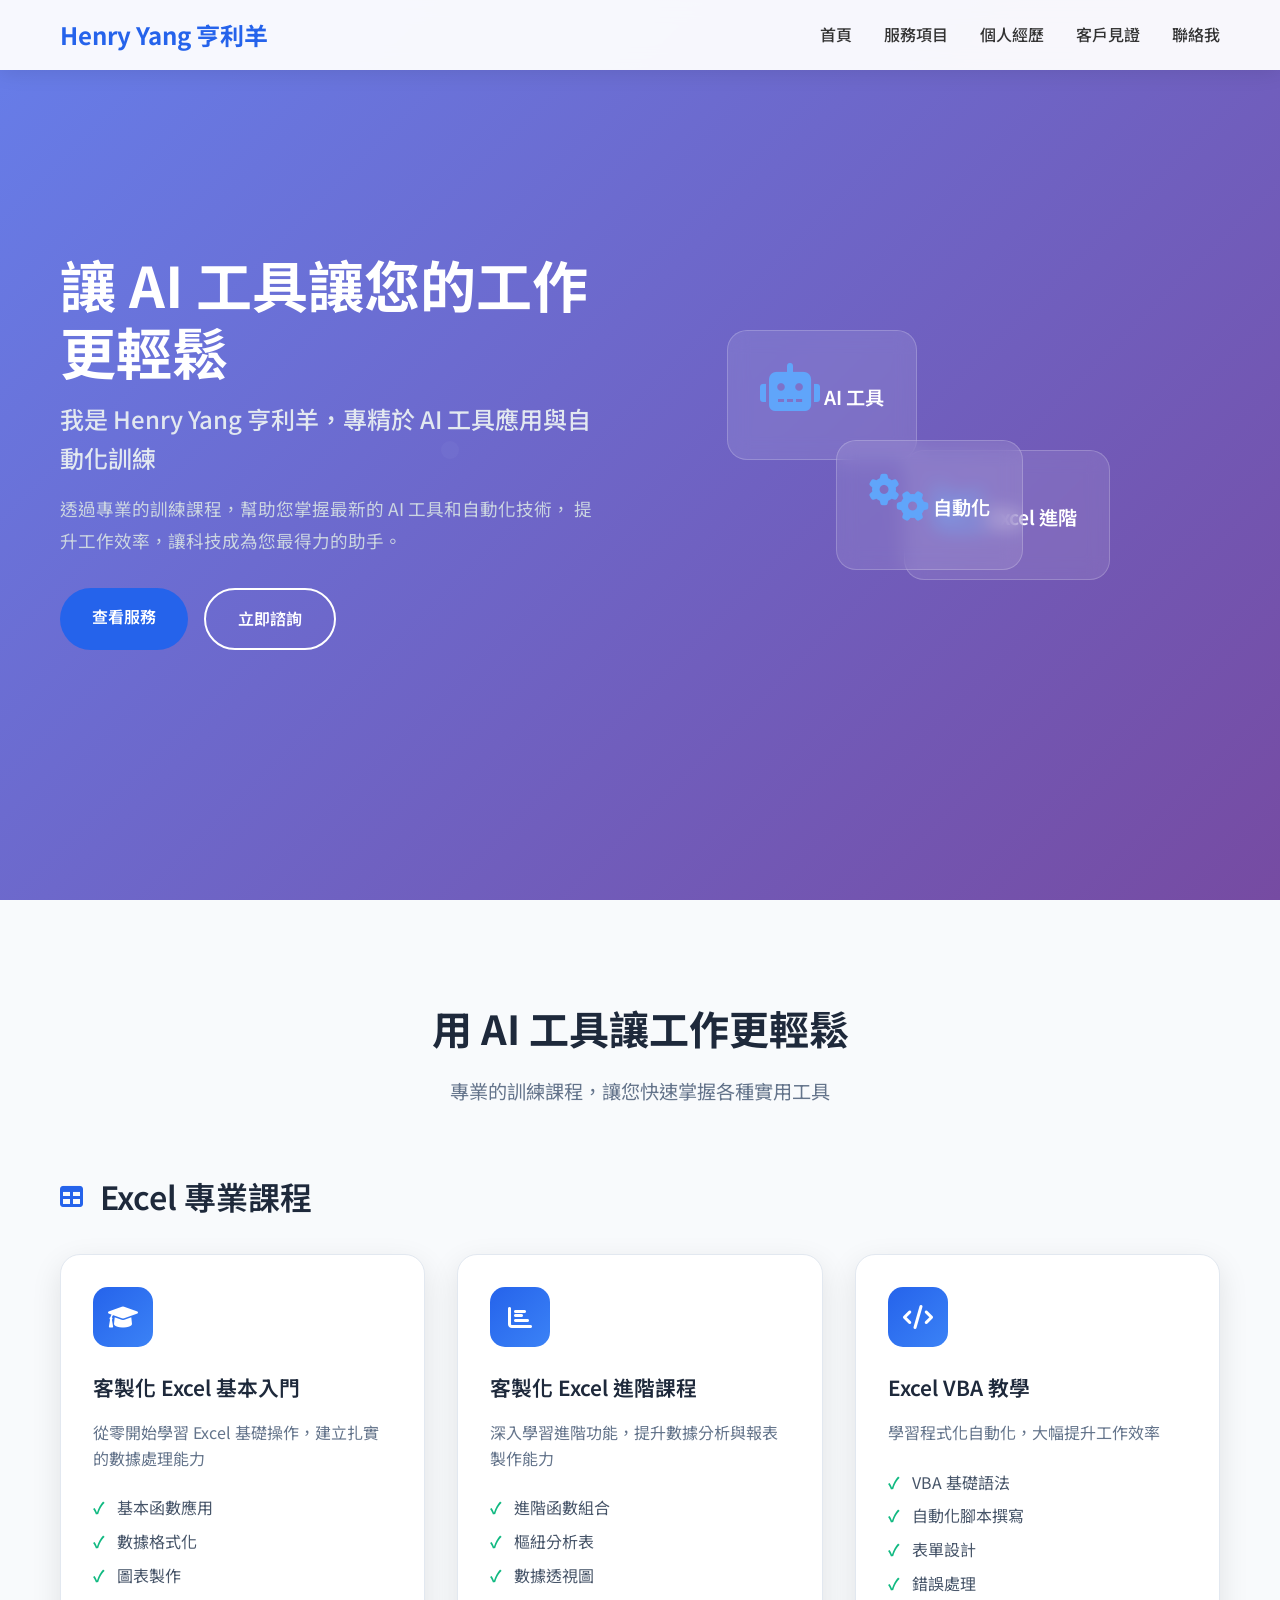
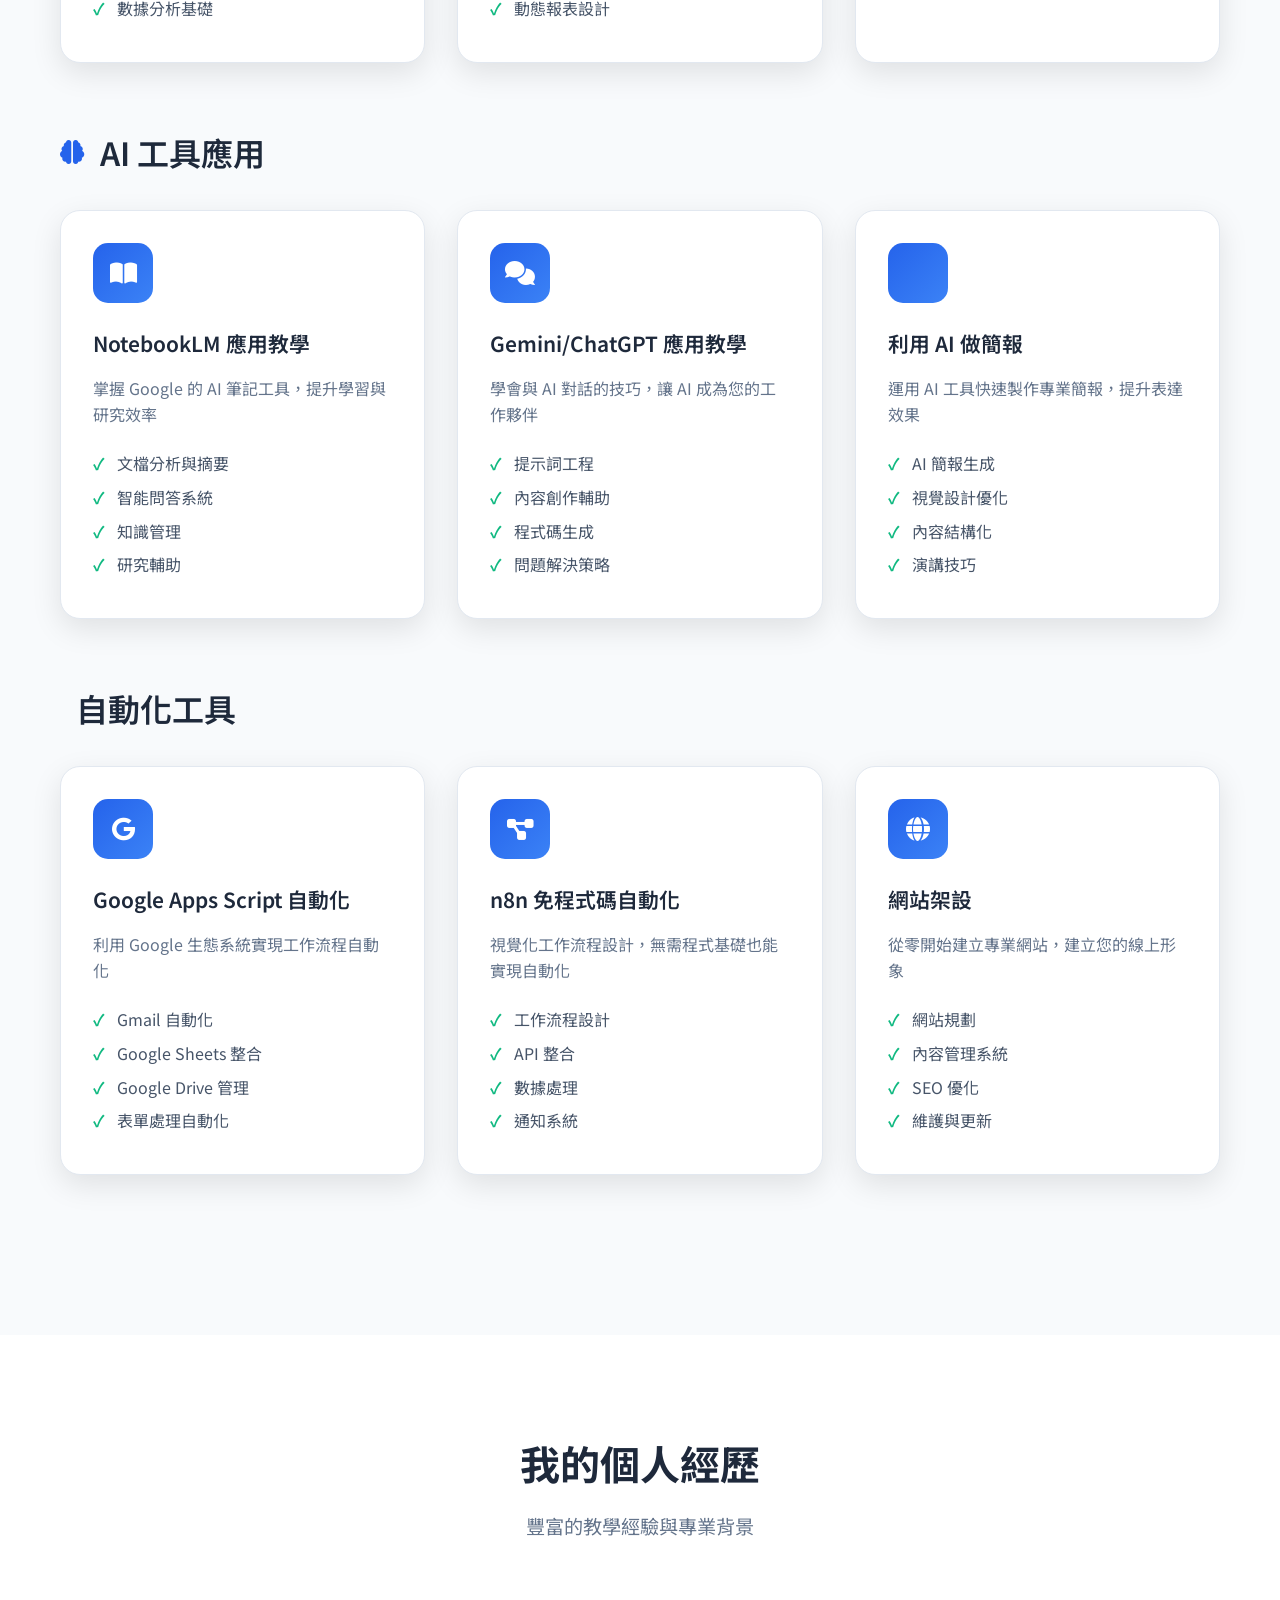
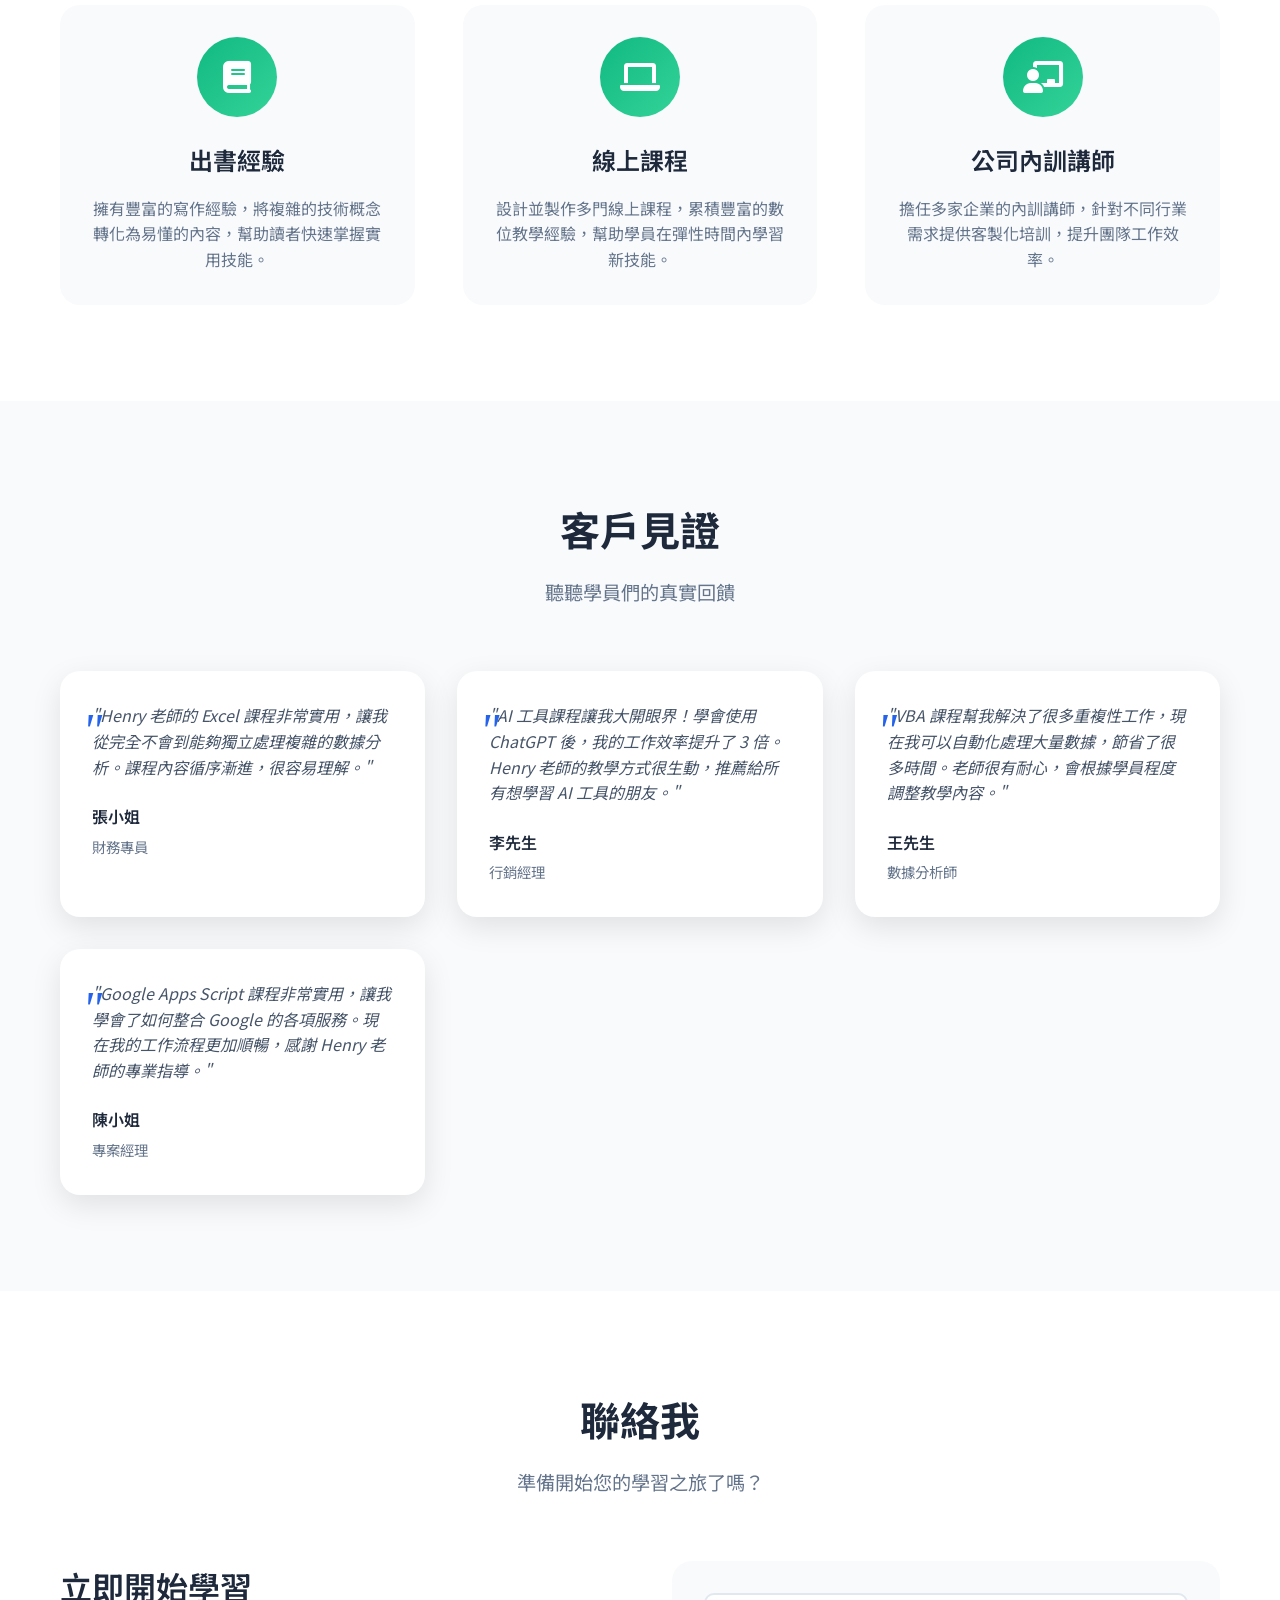
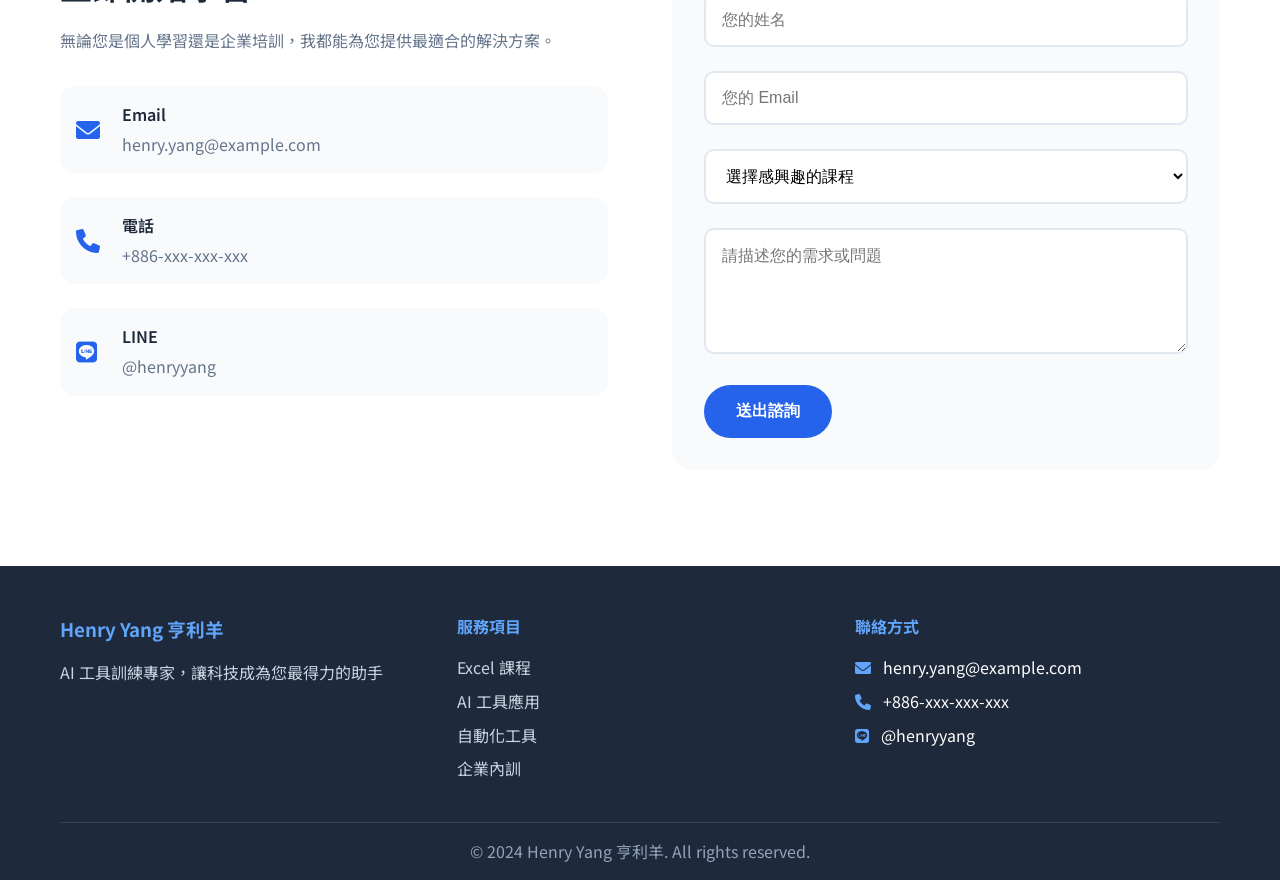
==== index.html @ 949cce76 "Add Henry Yang personal service website with modern design and responsive layout" ====
<!DOCTYPE html>
<html lang="zh-TW">
<head>
    <meta charset="UTF-8">
    <meta name="viewport" content="width=device-width, initial-scale=1.0">
    <title>Henry Yang 亨利羊 - AI 工具訓練專家</title>
    <link rel="stylesheet" href="styles.css">
    <link href="https://fonts.googleapis.com/css2?family=Noto+Sans+TC:wght@300;400;500;700&display=swap" rel="stylesheet">
    <link rel="stylesheet" href="https://cdnjs.cloudflare.com/ajax/libs/font-awesome/6.0.0/css/all.min.css">
</head>
<body>
    <!-- 導航欄 -->
    <nav class="navbar">
        <div class="nav-container">
            <div class="nav-logo">
                <h2>Henry Yang 亨利羊</h2>
            </div>
            <ul class="nav-menu">
                <li><a href="#home">首頁</a></li>
                <li><a href="#services">服務項目</a></li>
                <li><a href="#experience">個人經歷</a></li>
                <li><a href="#testimonials">客戶見證</a></li>
                <li><a href="#contact">聯絡我</a></li>
            </ul>
            <div class="hamburger">
                <span></span>
                <span></span>
                <span></span>
            </div>
        </div>
    </nav>

    <!-- 首頁區塊 -->
    <section id="home" class="hero">
        <div class="hero-container">
            <div class="hero-content">
                <h1>讓 AI 工具讓您的工作更輕鬆</h1>
                <p class="hero-subtitle">我是 Henry Yang 亨利羊，專精於 AI 工具應用與自動化訓練</p>
                <p class="hero-description">
                    透過專業的訓練課程，幫助您掌握最新的 AI 工具和自動化技術，
                    提升工作效率，讓科技成為您最得力的助手。
                </p>
                <div class="hero-buttons">
                    <a href="#services" class="btn btn-primary">查看服務</a>
                    <a href="#contact" class="btn btn-secondary">立即諮詢</a>
                </div>
            </div>
            <div class="hero-image">
                <div class="floating-cards">
                    <div class="card card-1">
                        <i class="fas fa-robot"></i>
                        <span>AI 工具</span>
                    </div>
                    <div class="card card-2">
                        <i class="fas fa-chart-line"></i>
                        <span>Excel 進階</span>
                    </div>
                    <div class="card card-3">
                        <i class="fas fa-cogs"></i>
                        <span>自動化</span>
                    </div>
                </div>
            </div>
        </div>
    </section>

    <!-- 服務項目區塊 -->
    <section id="services" class="services">
        <div class="container">
            <div class="section-header">
                <h2>用 AI 工具讓工作更輕鬆</h2>
                <p>專業的訓練課程，讓您快速掌握各種實用工具</p>
            </div>
            
            <div class="services-grid">
                <!-- Excel 相關課程 -->
                <div class="service-category">
                    <h3><i class="fas fa-table"></i> Excel 專業課程</h3>
                    <div class="service-items">
                        <div class="service-item">
                            <div class="service-icon">
                                <i class="fas fa-graduation-cap"></i>
                            </div>
                            <h4>客製化 Excel 基本入門</h4>
                            <p>從零開始學習 Excel 基礎操作，建立扎實的數據處理能力</p>
                            <ul>
                                <li>基本函數應用</li>
                                <li>數據格式化</li>
                                <li>圖表製作</li>
                                <li>數據分析基礎</li>
                            </ul>
                        </div>
                        
                        <div class="service-item">
                            <div class="service-icon">
                                <i class="fas fa-chart-bar"></i>
                            </div>
                            <h4>客製化 Excel 進階課程</h4>
                            <p>深入學習進階功能，提升數據分析與報表製作能力</p>
                            <ul>
                                <li>進階函數組合</li>
                                <li>樞紐分析表</li>
                                <li>數據透視圖</li>
                                <li>動態報表設計</li>
                            </ul>
                        </div>
                        
                        <div class="service-item">
                            <div class="service-icon">
                                <i class="fas fa-code"></i>
                            </div>
                            <h4>Excel VBA 教學</h4>
                            <p>學習程式化自動化，大幅提升工作效率</p>
                            <ul>
                                <li>VBA 基礎語法</li>
                                <li>自動化腳本撰寫</li>
                                <li>表單設計</li>
                                <li>錯誤處理</li>
                            </ul>
                        </div>
                    </div>
                </div>

                <!-- AI 工具課程 -->
                <div class="service-category">
                    <h3><i class="fas fa-brain"></i> AI 工具應用</h3>
                    <div class="service-items">
                        <div class="service-item">
                            <div class="service-icon">
                                <i class="fas fa-book-open"></i>
                            </div>
                            <h4>NotebookLM 應用教學</h4>
                            <p>掌握 Google 的 AI 筆記工具，提升學習與研究效率</p>
                            <ul>
                                <li>文檔分析與摘要</li>
                                <li>智能問答系統</li>
                                <li>知識管理</li>
                                <li>研究輔助</li>
                            </ul>
                        </div>
                        
                        <div class="service-item">
                            <div class="service-icon">
                                <i class="fas fa-comments"></i>
                            </div>
                            <h4>Gemini/ChatGPT 應用教學</h4>
                            <p>學會與 AI 對話的技巧，讓 AI 成為您的工作夥伴</p>
                            <ul>
                                <li>提示詞工程</li>
                                <li>內容創作輔助</li>
                                <li>程式碼生成</li>
                                <li>問題解決策略</li>
                            </ul>
                        </div>
                        
                        <div class="service-item">
                            <div class="service-icon">
                                <i class="fas fa-presentation"></i>
                            </div>
                            <h4>利用 AI 做簡報</h4>
                            <p>運用 AI 工具快速製作專業簡報，提升表達效果</p>
                            <ul>
                                <li>AI 簡報生成</li>
                                <li>視覺設計優化</li>
                                <li>內容結構化</li>
                                <li>演講技巧</li>
                            </ul>
                        </div>
                    </div>
                </div>

                <!-- 自動化工具 -->
                <div class="service-category">
                    <h3><i class="fas fa-automation"></i> 自動化工具</h3>
                    <div class="service-items">
                        <div class="service-item">
                            <div class="service-icon">
                                <i class="fab fa-google"></i>
                            </div>
                            <h4>Google Apps Script 自動化</h4>
                            <p>利用 Google 生態系統實現工作流程自動化</p>
                            <ul>
                                <li>Gmail 自動化</li>
                                <li>Google Sheets 整合</li>
                                <li>Google Drive 管理</li>
                                <li>表單處理自動化</li>
                            </ul>
                        </div>
                        
                        <div class="service-item">
                            <div class="service-icon">
                                <i class="fas fa-project-diagram"></i>
                            </div>
                            <h4>n8n 免程式碼自動化</h4>
                            <p>視覺化工作流程設計，無需程式基礎也能實現自動化</p>
                            <ul>
                                <li>工作流程設計</li>
                                <li>API 整合</li>
                                <li>數據處理</li>
                                <li>通知系統</li>
                            </ul>
                        </div>
                        
                        <div class="service-item">
                            <div class="service-icon">
                                <i class="fas fa-globe"></i>
                            </div>
                            <h4>網站架設</h4>
                            <p>從零開始建立專業網站，建立您的線上形象</p>
                            <ul>
                                <li>網站規劃</li>
                                <li>內容管理系統</li>
                                <li>SEO 優化</li>
                                <li>維護與更新</li>
                            </ul>
                        </div>
                    </div>
                </div>
            </div>
        </div>
    </section>

    <!-- 個人經歷區塊 -->
    <section id="experience" class="experience">
        <div class="container">
            <div class="section-header">
                <h2>我的個人經歷</h2>
                <p>豐富的教學經驗與專業背景</p>
            </div>
            
            <div class="experience-grid">
                <div class="experience-item">
                    <div class="experience-icon">
                        <i class="fas fa-book"></i>
                    </div>
                    <h3>出書經驗</h3>
                    <p>擁有豐富的寫作經驗，將複雜的技術概念轉化為易懂的內容，幫助讀者快速掌握實用技能。</p>
                </div>
                
                <div class="experience-item">
                    <div class="experience-icon">
                        <i class="fas fa-laptop"></i>
                    </div>
                    <h3>線上課程</h3>
                    <p>設計並製作多門線上課程，累積豐富的數位教學經驗，幫助學員在彈性時間內學習新技能。</p>
                </div>
                
                <div class="experience-item">
                    <div class="experience-icon">
                        <i class="fas fa-chalkboard-teacher"></i>
                    </div>
                    <h3>公司內訓講師</h3>
                    <p>擔任多家企業的內訓講師，針對不同行業需求提供客製化培訓，提升團隊工作效率。</p>
                </div>
            </div>
        </div>
    </section>

    <!-- 客戶見證區塊 -->
    <section id="testimonials" class="testimonials">
        <div class="container">
            <div class="section-header">
                <h2>客戶見證</h2>
                <p>聽聽學員們的真實回饋</p>
            </div>
            
            <div class="testimonials-grid">
                <div class="testimonial-item">
                    <div class="testimonial-content">
                        <p>"Henry 老師的 Excel 課程非常實用，讓我從完全不會到能夠獨立處理複雜的數據分析。課程內容循序漸進，很容易理解。"</p>
                    </div>
                    <div class="testimonial-author">
                        <div class="author-info">
                            <h4>張小姐</h4>
                            <span>財務專員</span>
                        </div>
                    </div>
                </div>
                
                <div class="testimonial-item">
                    <div class="testimonial-content">
                        <p>"AI 工具課程讓我大開眼界！學會使用 ChatGPT 後，我的工作效率提升了 3 倍。Henry 老師的教學方式很生動，推薦給所有想學習 AI 工具的朋友。"</p>
                    </div>
                    <div class="testimonial-author">
                        <div class="author-info">
                            <h4>李先生</h4>
                            <span>行銷經理</span>
                        </div>
                    </div>
                </div>
                
                <div class="testimonial-item">
                    <div class="testimonial-content">
                        <p>"VBA 課程幫我解決了很多重複性工作，現在我可以自動化處理大量數據，節省了很多時間。老師很有耐心，會根據學員程度調整教學內容。"</p>
                    </div>
                    <div class="testimonial-author">
                        <div class="author-info">
                            <h4>王先生</h4>
                            <span>數據分析師</span>
                        </div>
                    </div>
                </div>
                
                <div class="testimonial-item">
                    <div class="testimonial-content">
                        <p>"Google Apps Script 課程非常實用，讓我學會了如何整合 Google 的各項服務。現在我的工作流程更加順暢，感謝 Henry 老師的專業指導。"</p>
                    </div>
                    <div class="testimonial-author">
                        <div class="author-info">
                            <h4>陳小姐</h4>
                            <span>專案經理</span>
                        </div>
                    </div>
                </div>
            </div>
        </div>
    </section>

    <!-- 聯絡區塊 -->
    <section id="contact" class="contact">
        <div class="container">
            <div class="section-header">
                <h2>聯絡我</h2>
                <p>準備開始您的學習之旅了嗎？</p>
            </div>
            
            <div class="contact-content">
                <div class="contact-info">
                    <h3>立即開始學習</h3>
                    <p>無論您是個人學習還是企業培訓，我都能為您提供最適合的解決方案。</p>
                    
                    <div class="contact-methods">
                        <div class="contact-method">
                            <i class="fas fa-envelope"></i>
                            <div>
                                <h4>Email</h4>
                                <p>henry.yang@example.com</p>
                            </div>
                        </div>
                        
                        <div class="contact-method">
                            <i class="fas fa-phone"></i>
                            <div>
                                <h4>電話</h4>
                                <p>+886-xxx-xxx-xxx</p>
                            </div>
                        </div>
                        
                        <div class="contact-method">
                            <i class="fab fa-line"></i>
                            <div>
                                <h4>LINE</h4>
                                <p>@henryyang</p>
                            </div>
                        </div>
                    </div>
                </div>
                
                <div class="contact-form">
                    <form>
                        <div class="form-group">
                            <input type="text" placeholder="您的姓名" required>
                        </div>
                        <div class="form-group">
                            <input type="email" placeholder="您的 Email" required>
                        </div>
                        <div class="form-group">
                            <select required>
                                <option value="">選擇感興趣的課程</option>
                                <option value="excel-basic">Excel 基本入門</option>
                                <option value="excel-advanced">Excel 進階課程</option>
                                <option value="excel-vba">Excel VBA 教學</option>
                                <option value="notebooklm">NotebookLM 應用</option>
                                <option value="chatgpt">Gemini/ChatGPT 應用</option>
                                <option value="presentation">AI 簡報製作</option>
                                <option value="gas">Google Apps Script</option>
                                <option value="n8n">n8n 自動化</option>
                                <option value="website">網站架設</option>
                                <option value="corporate">企業內訓</option>
                            </select>
                        </div>
                        <div class="form-group">
                            <textarea placeholder="請描述您的需求或問題" rows="5"></textarea>
                        </div>
                        <button type="submit" class="btn btn-primary">送出諮詢</button>
                    </form>
                </div>
            </div>
        </div>
    </section>

    <!-- 頁尾 -->
    <footer class="footer">
        <div class="container">
            <div class="footer-content">
                <div class="footer-section">
                    <h3>Henry Yang 亨利羊</h3>
                    <p>AI 工具訓練專家，讓科技成為您最得力的助手</p>
                </div>
                
                <div class="footer-section">
                    <h4>服務項目</h4>
                    <ul>
                        <li><a href="#services">Excel 課程</a></li>
                        <li><a href="#services">AI 工具應用</a></li>
                        <li><a href="#services">自動化工具</a></li>
                        <li><a href="#services">企業內訓</a></li>
                    </ul>
                </div>
                
                <div class="footer-section">
                    <h4>聯絡方式</h4>
                    <ul>
                        <li><i class="fas fa-envelope"></i> henry.yang@example.com</li>
                        <li><i class="fas fa-phone"></i> +886-xxx-xxx-xxx</li>
                        <li><i class="fab fa-line"></i> @henryyang</li>
                    </ul>
                </div>
            </div>
            
            <div class="footer-bottom">
                <p>&copy; 2024 Henry Yang 亨利羊. All rights reserved.</p>
            </div>
        </div>
    </footer>

    <script src="script.js"></script>
</body>
</html>
---- styles.css ----
/* 重置和基礎樣式 */
* {
    margin: 0;
    padding: 0;
    box-sizing: border-box;
}

body {
    font-family: 'Noto Sans TC', sans-serif;
    line-height: 1.6;
    color: #333;
    overflow-x: hidden;
}

.container {
    max-width: 1200px;
    margin: 0 auto;
    padding: 0 20px;
}

/* 導航欄 */
.navbar {
    position: fixed;
    top: 0;
    width: 100%;
    background: rgba(255, 255, 255, 0.95);
    backdrop-filter: blur(10px);
    z-index: 1000;
    padding: 1rem 0;
    box-shadow: 0 2px 20px rgba(0, 0, 0, 0.1);
    transition: all 0.3s ease;
}

.nav-container {
    max-width: 1200px;
    margin: 0 auto;
    padding: 0 20px;
    display: flex;
    justify-content: space-between;
    align-items: center;
}

.nav-logo h2 {
    color: #2563eb;
    font-weight: 700;
    font-size: 1.5rem;
}

.nav-menu {
    display: flex;
    list-style: none;
    gap: 2rem;
}

.nav-menu a {
    text-decoration: none;
    color: #333;
    font-weight: 500;
    transition: color 0.3s ease;
    position: relative;
}

.nav-menu a:hover {
    color: #2563eb;
}

.nav-menu a::after {
    content: '';
    position: absolute;
    bottom: -5px;
    left: 0;
    width: 0;
    height: 2px;
    background: #2563eb;
    transition: width 0.3s ease;
}

.nav-menu a:hover::after {
    width: 100%;
}

.hamburger {
    display: none;
    flex-direction: column;
    cursor: pointer;
}

.hamburger span {
    width: 25px;
    height: 3px;
    background: #333;
    margin: 3px 0;
    transition: 0.3s;
}

/* 首頁區塊 */
.hero {
    min-height: 100vh;
    display: flex;
    align-items: center;
    background: linear-gradient(135deg, #667eea 0%, #764ba2 100%);
    color: white;
    position: relative;
    overflow: hidden;
}

.hero::before {
    content: '';
    position: absolute;
    top: 0;
    left: 0;
    right: 0;
    bottom: 0;
    background: url('data:image/svg+xml,<svg xmlns="http://www.w3.org/2000/svg" viewBox="0 0 100 100"><defs><pattern id="grain" width="100" height="100" patternUnits="userSpaceOnUse"><circle cx="50" cy="50" r="1" fill="white" opacity="0.1"/></pattern></defs><rect width="100" height="100" fill="url(%23grain)"/></svg>');
    opacity: 0.3;
}

.hero-container {
    max-width: 1200px;
    margin: 0 auto;
    padding: 0 20px;
    display: grid;
    grid-template-columns: 1fr 1fr;
    gap: 4rem;
    align-items: center;
    position: relative;
    z-index: 1;
}

.hero-content h1 {
    font-size: 3.5rem;
    font-weight: 700;
    margin-bottom: 1rem;
    line-height: 1.2;
}

.hero-subtitle {
    font-size: 1.5rem;
    font-weight: 500;
    margin-bottom: 1rem;
    color: #e2e8f0;
}

.hero-description {
    font-size: 1.1rem;
    margin-bottom: 2rem;
    color: #cbd5e1;
    line-height: 1.8;
}

.hero-buttons {
    display: flex;
    gap: 1rem;
}

.btn {
    padding: 1rem 2rem;
    border: none;
    border-radius: 50px;
    font-size: 1rem;
    font-weight: 600;
    text-decoration: none;
    display: inline-block;
    transition: all 0.3s ease;
    cursor: pointer;
}

.btn-primary {
    background: #2563eb;
    color: white;
}

.btn-primary:hover {
    background: #1d4ed8;
    transform: translateY(-2px);
    box-shadow: 0 10px 25px rgba(37, 99, 235, 0.3);
}

.btn-secondary {
    background: transparent;
    color: white;
    border: 2px solid white;
}

.btn-secondary:hover {
    background: white;
    color: #2563eb;
    transform: translateY(-2px);
}

/* 浮動卡片動畫 */
.hero-image {
    position: relative;
    height: 400px;
}

.floating-cards {
    position: relative;
    width: 100%;
    height: 100%;
}

.card {
    position: absolute;
    background: rgba(255, 255, 255, 0.1);
    backdrop-filter: blur(10px);
    border: 1px solid rgba(255, 255, 255, 0.2);
    border-radius: 20px;
    padding: 2rem;
    text-align: center;
    animation: float 6s ease-in-out infinite;
}

.card i {
    font-size: 3rem;
    margin-bottom: 1rem;
    color: #60a5fa;
}

.card span {
    font-size: 1.2rem;
    font-weight: 600;
}

.card-1 {
    top: 20%;
    left: 10%;
    animation-delay: 0s;
}

.card-2 {
    top: 50%;
    right: 20%;
    animation-delay: 2s;
}

.card-3 {
    bottom: 20%;
    left: 30%;
    animation-delay: 4s;
}

@keyframes float {
    0%, 100% { transform: translateY(0px); }
    50% { transform: translateY(-20px); }
}

/* 區塊標題 */
.section-header {
    text-align: center;
    margin-bottom: 4rem;
}

.section-header h2 {
    font-size: 2.5rem;
    font-weight: 700;
    color: #1e293b;
    margin-bottom: 1rem;
}

.section-header p {
    font-size: 1.2rem;
    color: #64748b;
}

/* 服務項目區塊 */
.services {
    padding: 6rem 0;
    background: #f8fafc;
}

.service-category {
    margin-bottom: 4rem;
}

.service-category h3 {
    font-size: 2rem;
    font-weight: 600;
    color: #1e293b;
    margin-bottom: 2rem;
    display: flex;
    align-items: center;
    gap: 1rem;
}

.service-category h3 i {
    color: #2563eb;
    font-size: 1.5rem;
}

.service-items {
    display: grid;
    grid-template-columns: repeat(auto-fit, minmax(350px, 1fr));
    gap: 2rem;
}

.service-item {
    background: white;
    padding: 2rem;
    border-radius: 20px;
    box-shadow: 0 10px 30px rgba(0, 0, 0, 0.1);
    transition: all 0.3s ease;
    border: 1px solid #e2e8f0;
}

.service-item:hover {
    transform: translateY(-10px);
    box-shadow: 0 20px 40px rgba(0, 0, 0, 0.15);
}

.service-icon {
    width: 60px;
    height: 60px;
    background: linear-gradient(135deg, #2563eb, #3b82f6);
    border-radius: 15px;
    display: flex;
    align-items: center;
    justify-content: center;
    margin-bottom: 1.5rem;
}

.service-icon i {
    font-size: 1.5rem;
    color: white;
}

.service-item h4 {
    font-size: 1.3rem;
    font-weight: 600;
    color: #1e293b;
    margin-bottom: 1rem;
}

.service-item p {
    color: #64748b;
    margin-bottom: 1.5rem;
    line-height: 1.6;
}

.service-item ul {
    list-style: none;
}

.service-item li {
    color: #475569;
    margin-bottom: 0.5rem;
    position: relative;
    padding-left: 1.5rem;
}

.service-item li::before {
    content: '✓';
    position: absolute;
    left: 0;
    color: #10b981;
    font-weight: bold;
}

/* 個人經歷區塊 */
.experience {
    padding: 6rem 0;
    background: white;
}

.experience-grid {
    display: grid;
    grid-template-columns: repeat(auto-fit, minmax(300px, 1fr));
    gap: 3rem;
}

.experience-item {
    text-align: center;
    padding: 2rem;
    border-radius: 20px;
    background: #f8fafc;
    transition: all 0.3s ease;
}

.experience-item:hover {
    background: #e2e8f0;
    transform: translateY(-5px);
}

.experience-icon {
    width: 80px;
    height: 80px;
    background: linear-gradient(135deg, #10b981, #34d399);
    border-radius: 50%;
    display: flex;
    align-items: center;
    justify-content: center;
    margin: 0 auto 1.5rem;
}

.experience-icon i {
    font-size: 2rem;
    color: white;
}

.experience-item h3 {
    font-size: 1.5rem;
    font-weight: 600;
    color: #1e293b;
    margin-bottom: 1rem;
}

.experience-item p {
    color: #64748b;
    line-height: 1.6;
}

/* 客戶見證區塊 */
.testimonials {
    padding: 6rem 0;
    background: #f8fafc;
}

.testimonials-grid {
    display: grid;
    grid-template-columns: repeat(auto-fit, minmax(300px, 1fr));
    gap: 2rem;
}

.testimonial-item {
    background: white;
    padding: 2rem;
    border-radius: 20px;
    box-shadow: 0 10px 30px rgba(0, 0, 0, 0.1);
    transition: all 0.3s ease;
}

.testimonial-item:hover {
    transform: translateY(-5px);
    box-shadow: 0 20px 40px rgba(0, 0, 0, 0.15);
}

.testimonial-content {
    margin-bottom: 1.5rem;
}

.testimonial-content p {
    color: #475569;
    font-style: italic;
    line-height: 1.6;
    position: relative;
}

.testimonial-content p::before {
    content: '"';
    font-size: 3rem;
    color: #2563eb;
    position: absolute;
    top: -10px;
    left: -10px;
    font-family: serif;
}

.testimonial-author {
    display: flex;
    align-items: center;
    gap: 1rem;
}

.author-info h4 {
    color: #1e293b;
    font-weight: 600;
    margin-bottom: 0.25rem;
}

.author-info span {
    color: #64748b;
    font-size: 0.9rem;
}

/* 聯絡區塊 */
.contact {
    padding: 6rem 0;
    background: white;
}

.contact-content {
    display: grid;
    grid-template-columns: 1fr 1fr;
    gap: 4rem;
    align-items: start;
}

.contact-info h3 {
    font-size: 2rem;
    font-weight: 600;
    color: #1e293b;
    margin-bottom: 1rem;
}

.contact-info p {
    color: #64748b;
    margin-bottom: 2rem;
    line-height: 1.6;
}

.contact-methods {
    display: flex;
    flex-direction: column;
    gap: 1.5rem;
}

.contact-method {
    display: flex;
    align-items: center;
    gap: 1rem;
    padding: 1rem;
    background: #f8fafc;
    border-radius: 15px;
    transition: all 0.3s ease;
}

.contact-method:hover {
    background: #e2e8f0;
}

.contact-method i {
    font-size: 1.5rem;
    color: #2563eb;
    width: 30px;
}

.contact-method h4 {
    color: #1e293b;
    font-weight: 600;
    margin-bottom: 0.25rem;
}

.contact-method p {
    color: #64748b;
    margin: 0;
}

/* 表單樣式 */
.contact-form {
    background: #f8fafc;
    padding: 2rem;
    border-radius: 20px;
}

.form-group {
    margin-bottom: 1.5rem;
}

.form-group input,
.form-group select,
.form-group textarea {
    width: 100%;
    padding: 1rem;
    border: 2px solid #e2e8f0;
    border-radius: 10px;
    font-size: 1rem;
    transition: all 0.3s ease;
    background: white;
}

.form-group input:focus,
.form-group select:focus,
.form-group textarea:focus {
    outline: none;
    border-color: #2563eb;
    box-shadow: 0 0 0 3px rgba(37, 99, 235, 0.1);
}

.form-group textarea {
    resize: vertical;
    min-height: 120px;
}

/* 頁尾 */
.footer {
    background: #1e293b;
    color: white;
    padding: 3rem 0 1rem;
}

.footer-content {
    display: grid;
    grid-template-columns: repeat(auto-fit, minmax(250px, 1fr));
    gap: 2rem;
    margin-bottom: 2rem;
}

.footer-section h3,
.footer-section h4 {
    margin-bottom: 1rem;
    color: #60a5fa;
}

.footer-section p {
    color: #cbd5e1;
    line-height: 1.6;
}

.footer-section ul {
    list-style: none;
}

.footer-section li {
    margin-bottom: 0.5rem;
}

.footer-section a {
    color: #cbd5e1;
    text-decoration: none;
    transition: color 0.3s ease;
}

.footer-section a:hover {
    color: #60a5fa;
}

.footer-section li i {
    margin-right: 0.5rem;
    color: #60a5fa;
}

.footer-bottom {
    border-top: 1px solid #334155;
    padding-top: 1rem;
    text-align: center;
    color: #94a3b8;
}

/* 響應式設計 */
@media (max-width: 768px) {
    .hamburger {
        display: flex;
    }
    
    .nav-menu {
        position: fixed;
        left: -100%;
        top: 70px;
        flex-direction: column;
        background-color: white;
        width: 100%;
        text-align: center;
        transition: 0.3s;
        box-shadow: 0 10px 27px rgba(0, 0, 0, 0.05);
        padding: 2rem 0;
    }
    
    .nav-menu.active {
        left: 0;
    }
    
    .hero-container {
        grid-template-columns: 1fr;
        text-align: center;
        gap: 2rem;
    }
    
    .hero-content h1 {
        font-size: 2.5rem;
    }
    
    .hero-buttons {
        justify-content: center;
        flex-wrap: wrap;
    }
    
    .service-items {
        grid-template-columns: 1fr;
    }
    
    .experience-grid {
        grid-template-columns: 1fr;
    }
    
    .testimonials-grid {
        grid-template-columns: 1fr;
    }
    
    .contact-content {
        grid-template-columns: 1fr;
        gap: 2rem;
    }
    
    .footer-content {
        grid-template-columns: 1fr;
        text-align: center;
    }
}

@media (max-width: 480px) {
    .hero-content h1 {
        font-size: 2rem;
    }
    
    .section-header h2 {
        font-size: 2rem;
    }
    
    .service-item,
    .testimonial-item {
        padding: 1.5rem;
    }
    
    .btn {
        padding: 0.8rem 1.5rem;
        font-size: 0.9rem;
    }
}

/* 滾動動畫 */
@keyframes fadeInUp {
    from {
        opacity: 0;
        transform: translateY(30px);
    }
    to {
        opacity: 1;
        transform: translateY(0);
    }
}

.fade-in-up {
    animation: fadeInUp 0.6s ease-out;
}

/* 平滑滾動 */
html {
    scroll-behavior: smooth;
}

/* 載入動畫 */
.loading {
    opacity: 0;
    transform: translateY(20px);
    transition: all 0.6s ease;
}

.loading.loaded {
    opacity: 1;
    transform: translateY(0);
}
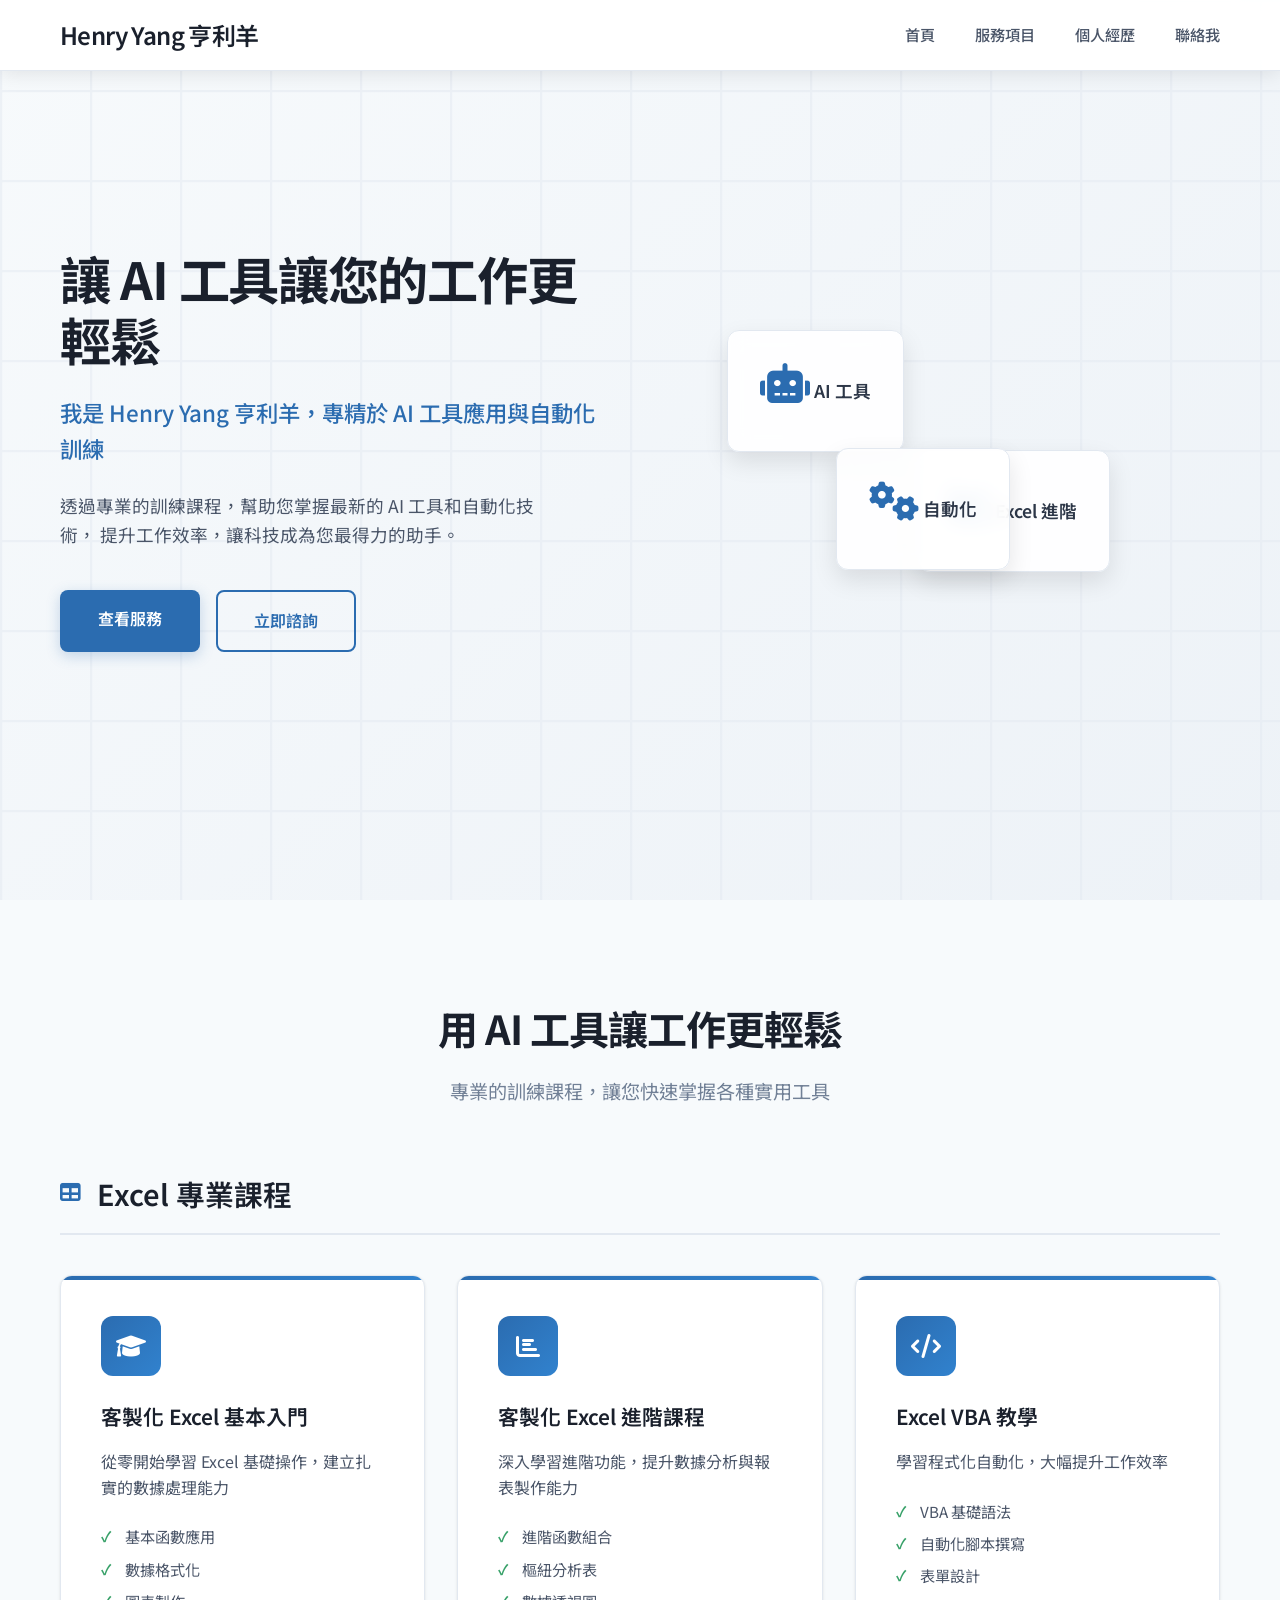
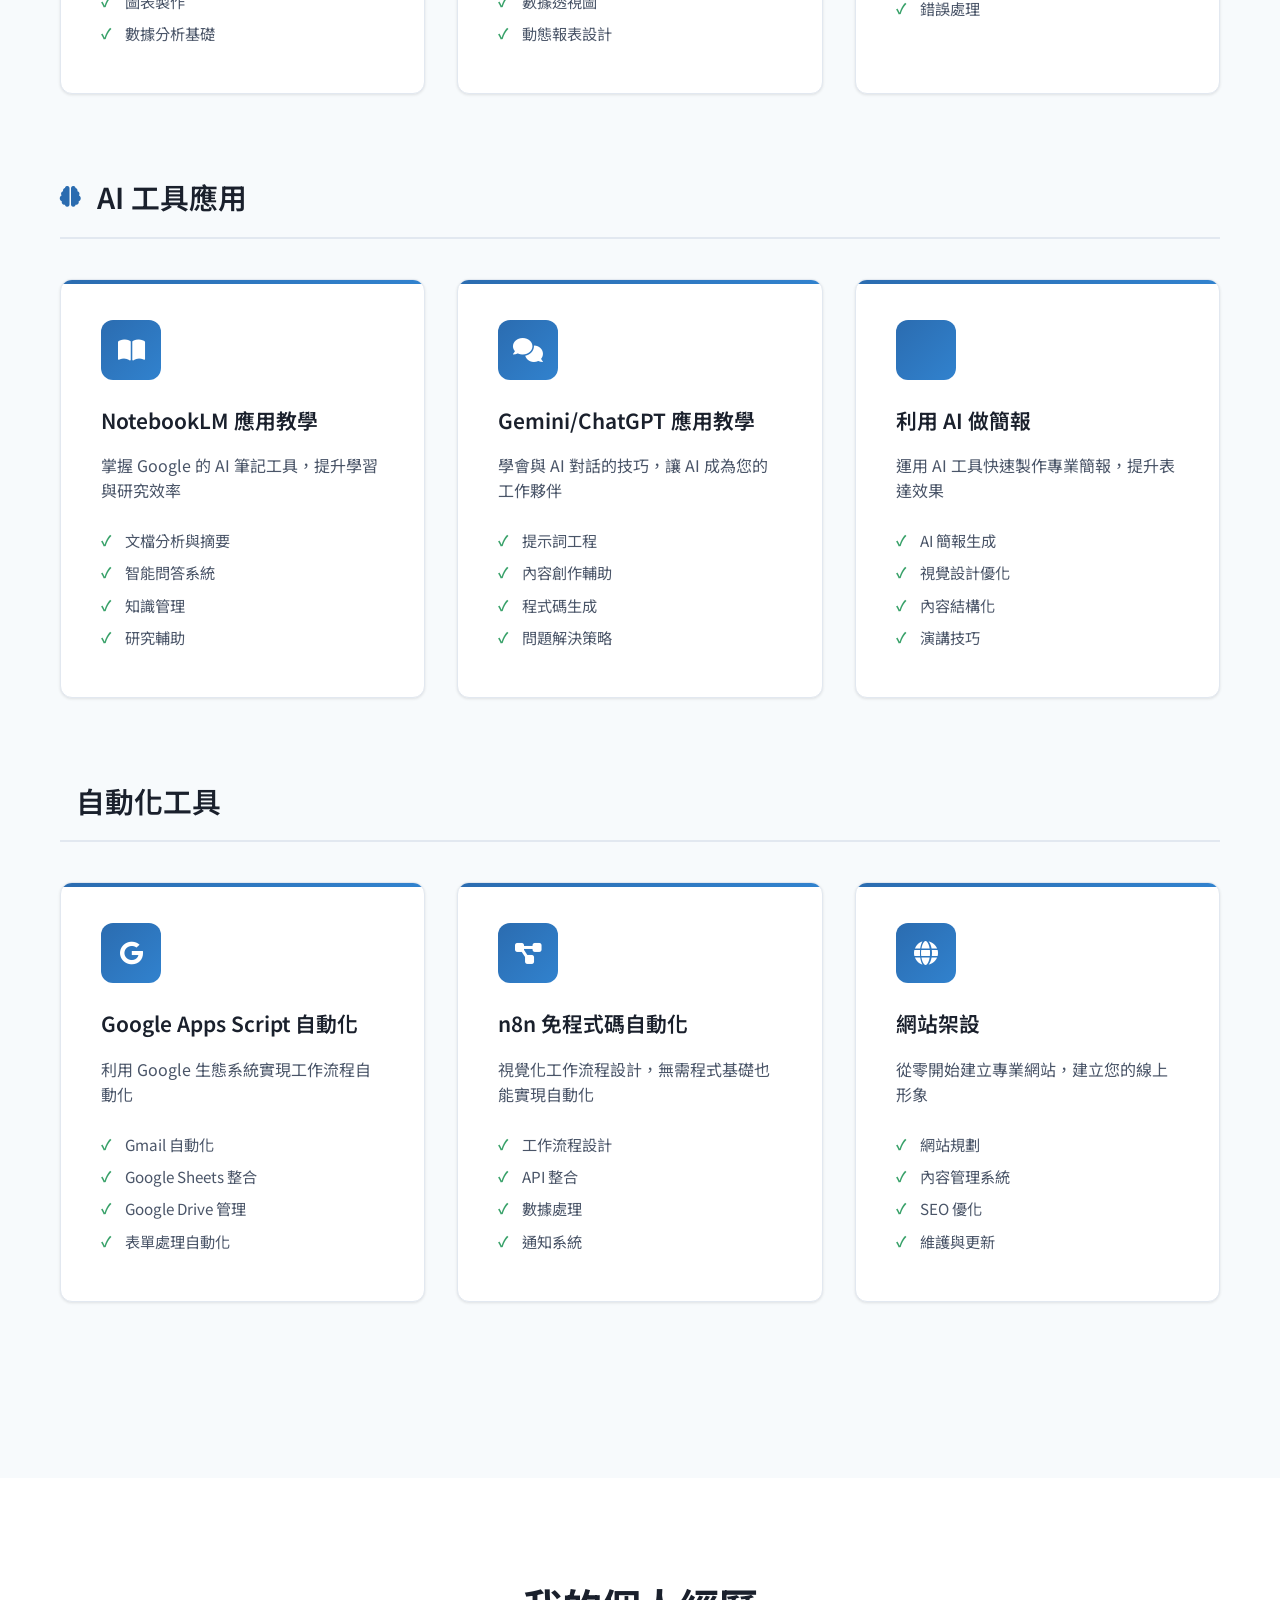
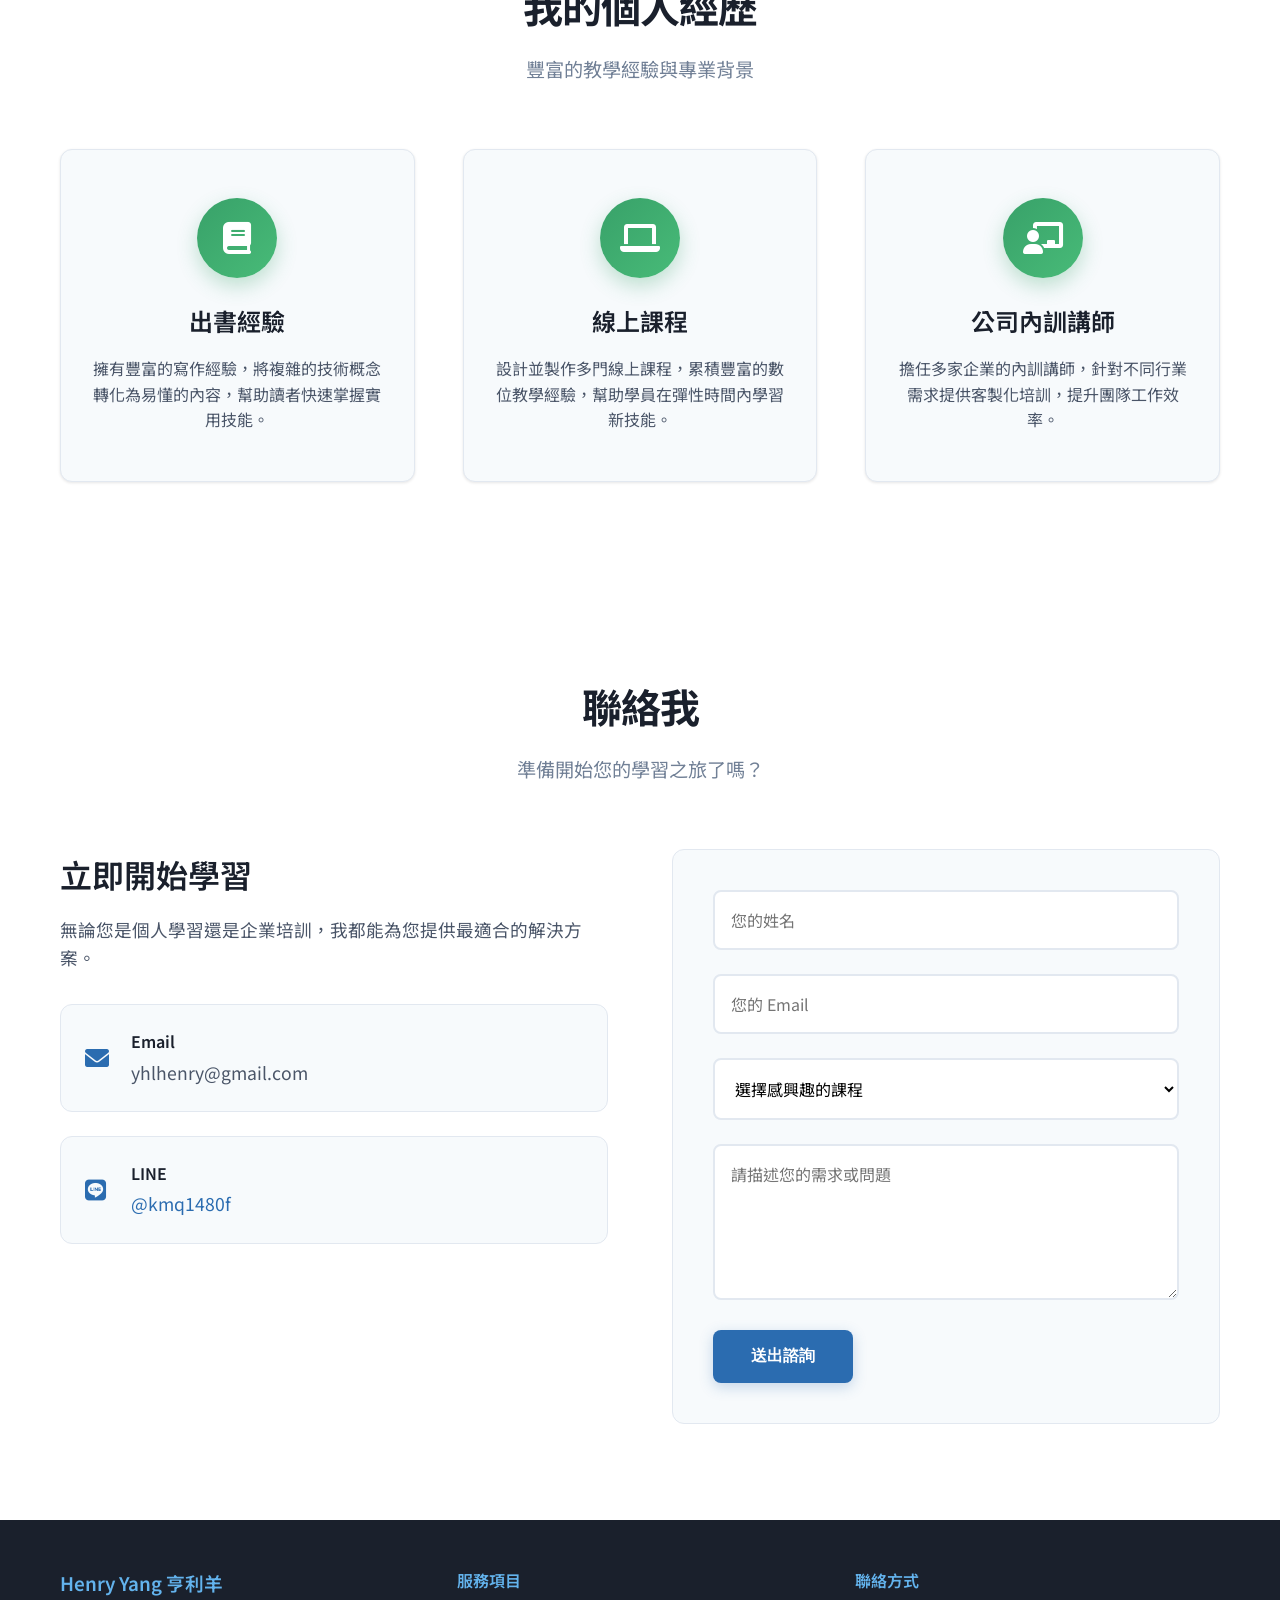
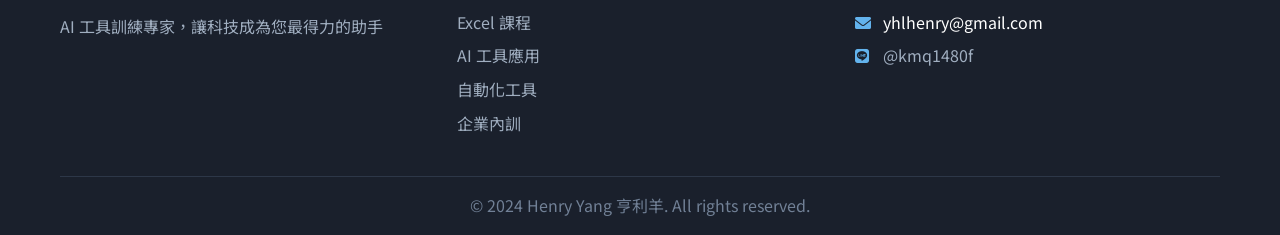
==== commit 4a0a9933: "更新網站內容和樣式，移除客戶見證區塊，修改聯絡資訊，調整字體和顏色，增強響應式設計，優化按鈕和卡片效果。" ====
--- a/index.html
+++ b/index.html
@@ -19,7 +19,6 @@
                 <li><a href="#home">首頁</a></li>
                 <li><a href="#services">服務項目</a></li>
                 <li><a href="#experience">個人經歷</a></li>
-                <li><a href="#testimonials">客戶見證</a></li>
                 <li><a href="#contact">聯絡我</a></li>
             </ul>
             <div class="hamburger">
@@ -334,15 +333,7 @@
                             <i class="fas fa-envelope"></i>
                             <div>
                                 <h4>Email</h4>
-                                <p>henry.yang@example.com</p>
-                            </div>
-                        </div>
-                        
-                        <div class="contact-method">
-                            <i class="fas fa-phone"></i>
-                            <div>
-                                <h4>電話</h4>
-                                <p>+886-xxx-xxx-xxx</p>
+                                <p>yhlhenry@gmail.com</p>
                             </div>
                         </div>
                         
@@ -350,7 +341,7 @@
                             <i class="fab fa-line"></i>
                             <div>
                                 <h4>LINE</h4>
-                                <p>@henryyang</p>
+                                <p><a href="https://line.me/ti/p/%40kmq1480f" target="_blank">@kmq1480f</a></p>
                             </div>
                         </div>
                     </div>
@@ -411,9 +402,8 @@
                 <div class="footer-section">
                     <h4>聯絡方式</h4>
                     <ul>
-                        <li><i class="fas fa-envelope"></i> henry.yang@example.com</li>
-                        <li><i class="fas fa-phone"></i> +886-xxx-xxx-xxx</li>
-                        <li><i class="fab fa-line"></i> @henryyang</li>
+                        <li><i class="fas fa-envelope"></i> yhlhenry@gmail.com</li>
+                        <li><i class="fab fa-line"></i> <a href="https://line.me/ti/p/%40kmq1480f" target="_blank">@kmq1480f</a></li>
                     </ul>
                 </div>
             </div>
--- a/styles.css
+++ b/styles.css
@@ -6,10 +6,11 @@
 }
 
 body {
-    font-family: 'Noto Sans TC', sans-serif;
+    font-family: 'Noto Sans TC', -apple-system, BlinkMacSystemFont, 'Segoe UI', Roboto, sans-serif;
     line-height: 1.6;
-    color: #333;
+    color: #2d3748;
     overflow-x: hidden;
+    background-color: #ffffff;
 }
 
 .container {
@@ -18,16 +19,17 @@
     padding: 0 20px;
 }
 
-/* 導航欄 */
+/* 導航欄 - 專業簡潔風格 */
 .navbar {
     position: fixed;
     top: 0;
     width: 100%;
-    background: rgba(255, 255, 255, 0.95);
-    backdrop-filter: blur(10px);
+    background: rgba(255, 255, 255, 0.98);
+    backdrop-filter: blur(20px);
     z-index: 1000;
     padding: 1rem 0;
-    box-shadow: 0 2px 20px rgba(0, 0, 0, 0.1);
+    box-shadow: 0 1px 3px rgba(0, 0, 0, 0.1);
+    border-bottom: 1px solid #e2e8f0;
     transition: all 0.3s ease;
 }
 
@@ -41,37 +43,40 @@
 }
 
 .nav-logo h2 {
-    color: #2563eb;
-    font-weight: 700;
+    color: #1a202c;
+    font-weight: 600;
     font-size: 1.5rem;
+    letter-spacing: -0.025em;
 }
 
 .nav-menu {
     display: flex;
     list-style: none;
-    gap: 2rem;
+    gap: 2.5rem;
 }
 
 .nav-menu a {
     text-decoration: none;
-    color: #333;
+    color: #4a5568;
     font-weight: 500;
-    transition: color 0.3s ease;
+    font-size: 0.95rem;
+    transition: all 0.3s ease;
     position: relative;
+    padding: 0.5rem 0;
 }
 
 .nav-menu a:hover {
-    color: #2563eb;
+    color: #2b6cb0;
 }
 
 .nav-menu a::after {
     content: '';
     position: absolute;
-    bottom: -5px;
+    bottom: 0;
     left: 0;
     width: 0;
     height: 2px;
-    background: #2563eb;
+    background: #2b6cb0;
     transition: width 0.3s ease;
 }
 
@@ -87,19 +92,19 @@
 
 .hamburger span {
     width: 25px;
-    height: 3px;
-    background: #333;
+    height: 2px;
+    background: #4a5568;
     margin: 3px 0;
     transition: 0.3s;
 }
 
-/* 首頁區塊 */
+/* 首頁區塊 - 專業商務風格 */
 .hero {
     min-height: 100vh;
     display: flex;
     align-items: center;
-    background: linear-gradient(135deg, #667eea 0%, #764ba2 100%);
-    color: white;
+    background: linear-gradient(135deg, #f7fafc 0%, #edf2f7 100%);
+    color: #1a202c;
     position: relative;
     overflow: hidden;
 }
@@ -111,8 +116,8 @@
     left: 0;
     right: 0;
     bottom: 0;
-    background: url('data:image/svg+xml,<svg xmlns="http://www.w3.org/2000/svg" viewBox="0 0 100 100"><defs><pattern id="grain" width="100" height="100" patternUnits="userSpaceOnUse"><circle cx="50" cy="50" r="1" fill="white" opacity="0.1"/></pattern></defs><rect width="100" height="100" fill="url(%23grain)"/></svg>');
-    opacity: 0.3;
+    background: url('data:image/svg+xml,<svg xmlns="http://www.w3.org/2000/svg" viewBox="0 0 100 100"><defs><pattern id="grid" width="10" height="10" patternUnits="userSpaceOnUse"><path d="M 10 0 L 0 0 0 10" fill="none" stroke="%23e2e8f0" stroke-width="0.5"/></pattern></defs><rect width="100" height="100" fill="url(%23grid)"/></svg>');
+    opacity: 0.5;
 }
 
 .hero-container {
@@ -128,67 +133,74 @@
 }
 
 .hero-content h1 {
-    font-size: 3.5rem;
+    font-size: 3.2rem;
     font-weight: 700;
-    margin-bottom: 1rem;
+    margin-bottom: 1.5rem;
     line-height: 1.2;
+    color: #1a202c;
+    letter-spacing: -0.025em;
 }
 
 .hero-subtitle {
-    font-size: 1.5rem;
+    font-size: 1.4rem;
     font-weight: 500;
-    margin-bottom: 1rem;
-    color: #e2e8f0;
+    margin-bottom: 1.5rem;
+    color: #2b6cb0;
 }
 
 .hero-description {
     font-size: 1.1rem;
-    margin-bottom: 2rem;
-    color: #cbd5e1;
-    line-height: 1.8;
+    margin-bottom: 2.5rem;
+    color: #4a5568;
+    line-height: 1.7;
+    max-width: 500px;
 }
 
 .hero-buttons {
     display: flex;
     gap: 1rem;
+    flex-wrap: wrap;
 }
 
 .btn {
     padding: 1rem 2rem;
     border: none;
-    border-radius: 50px;
+    border-radius: 8px;
     font-size: 1rem;
     font-weight: 600;
     text-decoration: none;
     display: inline-block;
     transition: all 0.3s ease;
     cursor: pointer;
+    text-align: center;
+    min-width: 140px;
 }
 
 .btn-primary {
-    background: #2563eb;
+    background: #2b6cb0;
     color: white;
+    box-shadow: 0 4px 14px rgba(43, 108, 176, 0.25);
 }
 
 .btn-primary:hover {
-    background: #1d4ed8;
+    background: #2c5282;
     transform: translateY(-2px);
-    box-shadow: 0 10px 25px rgba(37, 99, 235, 0.3);
+    box-shadow: 0 8px 25px rgba(43, 108, 176, 0.35);
 }
 
 .btn-secondary {
     background: transparent;
+    color: #2b6cb0;
+    border: 2px solid #2b6cb0;
+}
+
+.btn-secondary:hover {
+    background: #2b6cb0;
     color: white;
-    border: 2px solid white;
-}
-
-.btn-secondary:hover {
-    background: white;
-    color: #2563eb;
     transform: translateY(-2px);
 }
 
-/* 浮動卡片動畫 */
+/* 浮動卡片 - 簡潔專業風格 */
 .hero-image {
     position: relative;
     height: 400px;
@@ -202,24 +214,26 @@
 
 .card {
     position: absolute;
-    background: rgba(255, 255, 255, 0.1);
+    background: rgba(255, 255, 255, 0.9);
     backdrop-filter: blur(10px);
-    border: 1px solid rgba(255, 255, 255, 0.2);
-    border-radius: 20px;
+    border: 1px solid #e2e8f0;
+    border-radius: 12px;
     padding: 2rem;
     text-align: center;
-    animation: float 6s ease-in-out infinite;
+    animation: float 8s ease-in-out infinite;
+    box-shadow: 0 10px 25px rgba(0, 0, 0, 0.1);
 }
 
 .card i {
-    font-size: 3rem;
+    font-size: 2.5rem;
     margin-bottom: 1rem;
-    color: #60a5fa;
+    color: #2b6cb0;
 }
 
 .card span {
-    font-size: 1.2rem;
-    font-weight: 600;
+    font-size: 1.1rem;
+    font-weight: 600;
+    color: #2d3748;
 }
 
 .card-1 {
@@ -231,18 +245,18 @@
 .card-2 {
     top: 50%;
     right: 20%;
-    animation-delay: 2s;
+    animation-delay: 2.5s;
 }
 
 .card-3 {
     bottom: 20%;
     left: 30%;
-    animation-delay: 4s;
+    animation-delay: 5s;
 }
 
 @keyframes float {
     0%, 100% { transform: translateY(0px); }
-    50% { transform: translateY(-20px); }
+    50% { transform: translateY(-15px); }
 }
 
 /* 區塊標題 */
@@ -254,38 +268,43 @@
 .section-header h2 {
     font-size: 2.5rem;
     font-weight: 700;
-    color: #1e293b;
+    color: #1a202c;
     margin-bottom: 1rem;
+    letter-spacing: -0.025em;
 }
 
 .section-header p {
     font-size: 1.2rem;
-    color: #64748b;
-}
-
-/* 服務項目區塊 */
+    color: #718096;
+    max-width: 600px;
+    margin: 0 auto;
+}
+
+/* 服務項目區塊 - 專業卡片設計 */
 .services {
     padding: 6rem 0;
-    background: #f8fafc;
+    background: #f7fafc;
 }
 
 .service-category {
-    margin-bottom: 4rem;
+    margin-bottom: 5rem;
 }
 
 .service-category h3 {
-    font-size: 2rem;
-    font-weight: 600;
-    color: #1e293b;
-    margin-bottom: 2rem;
+    font-size: 1.8rem;
+    font-weight: 600;
+    color: #1a202c;
+    margin-bottom: 2.5rem;
     display: flex;
     align-items: center;
     gap: 1rem;
+    padding-bottom: 1rem;
+    border-bottom: 2px solid #e2e8f0;
 }
 
 .service-category h3 i {
-    color: #2563eb;
-    font-size: 1.5rem;
+    color: #2b6cb0;
+    font-size: 1.3rem;
 }
 
 .service-items {
@@ -296,23 +315,35 @@
 
 .service-item {
     background: white;
-    padding: 2rem;
-    border-radius: 20px;
-    box-shadow: 0 10px 30px rgba(0, 0, 0, 0.1);
+    padding: 2.5rem;
+    border-radius: 12px;
+    box-shadow: 0 4px 6px rgba(0, 0, 0, 0.05);
     transition: all 0.3s ease;
     border: 1px solid #e2e8f0;
+    position: relative;
+    overflow: hidden;
+}
+
+.service-item::before {
+    content: '';
+    position: absolute;
+    top: 0;
+    left: 0;
+    right: 0;
+    height: 4px;
+    background: linear-gradient(90deg, #2b6cb0, #3182ce);
 }
 
 .service-item:hover {
-    transform: translateY(-10px);
-    box-shadow: 0 20px 40px rgba(0, 0, 0, 0.15);
+    transform: translateY(-8px);
+    box-shadow: 0 20px 40px rgba(0, 0, 0, 0.1);
 }
 
 .service-icon {
     width: 60px;
     height: 60px;
-    background: linear-gradient(135deg, #2563eb, #3b82f6);
-    border-radius: 15px;
+    background: linear-gradient(135deg, #2b6cb0, #3182ce);
+    border-radius: 12px;
     display: flex;
     align-items: center;
     justify-content: center;
@@ -327,12 +358,12 @@
 .service-item h4 {
     font-size: 1.3rem;
     font-weight: 600;
-    color: #1e293b;
+    color: #1a202c;
     margin-bottom: 1rem;
 }
 
 .service-item p {
-    color: #64748b;
+    color: #4a5568;
     margin-bottom: 1.5rem;
     line-height: 1.6;
 }
@@ -342,18 +373,20 @@
 }
 
 .service-item li {
-    color: #475569;
+    color: #4a5568;
     margin-bottom: 0.5rem;
     position: relative;
     padding-left: 1.5rem;
+    font-size: 0.95rem;
 }
 
 .service-item li::before {
     content: '✓';
     position: absolute;
     left: 0;
-    color: #10b981;
+    color: #38a169;
     font-weight: bold;
+    font-size: 0.9rem;
 }
 
 /* 個人經歷區塊 */
@@ -370,26 +403,29 @@
 
 .experience-item {
     text-align: center;
-    padding: 2rem;
-    border-radius: 20px;
-    background: #f8fafc;
+    padding: 3rem 2rem;
+    border-radius: 12px;
+    background: #f7fafc;
     transition: all 0.3s ease;
+    border: 1px solid #e2e8f0;
 }
 
 .experience-item:hover {
-    background: #e2e8f0;
+    background: #edf2f7;
     transform: translateY(-5px);
+    box-shadow: 0 10px 25px rgba(0, 0, 0, 0.1);
 }
 
 .experience-icon {
     width: 80px;
     height: 80px;
-    background: linear-gradient(135deg, #10b981, #34d399);
+    background: linear-gradient(135deg, #38a169, #48bb78);
     border-radius: 50%;
     display: flex;
     align-items: center;
     justify-content: center;
     margin: 0 auto 1.5rem;
+    box-shadow: 0 8px 20px rgba(56, 161, 105, 0.3);
 }
 
 .experience-icon i {
@@ -400,19 +436,20 @@
 .experience-item h3 {
     font-size: 1.5rem;
     font-weight: 600;
-    color: #1e293b;
+    color: #1a202c;
     margin-bottom: 1rem;
 }
 
 .experience-item p {
-    color: #64748b;
+    color: #4a5568;
     line-height: 1.6;
 }
 
 /* 客戶見證區塊 */
 .testimonials {
     padding: 6rem 0;
-    background: #f8fafc;
+    background: #f7fafc;
+    display: none; /* 隱藏客戶見證區塊 */
 }
 
 .testimonials-grid {
@@ -423,52 +460,58 @@
 
 .testimonial-item {
     background: white;
-    padding: 2rem;
-    border-radius: 20px;
-    box-shadow: 0 10px 30px rgba(0, 0, 0, 0.1);
+    padding: 2.5rem;
+    border-radius: 12px;
+    box-shadow: 0 4px 6px rgba(0, 0, 0, 0.05);
     transition: all 0.3s ease;
+    border: 1px solid #e2e8f0;
+    position: relative;
+}
+
+.testimonial-item::before {
+    content: '"';
+    position: absolute;
+    top: 1rem;
+    left: 1.5rem;
+    font-size: 3rem;
+    color: #2b6cb0;
+    font-family: serif;
+    opacity: 0.3;
 }
 
 .testimonial-item:hover {
     transform: translateY(-5px);
-    box-shadow: 0 20px 40px rgba(0, 0, 0, 0.15);
+    box-shadow: 0 15px 30px rgba(0, 0, 0, 0.1);
 }
 
 .testimonial-content {
     margin-bottom: 1.5rem;
+    padding-top: 1rem;
 }
 
 .testimonial-content p {
-    color: #475569;
+    color: #4a5568;
     font-style: italic;
     line-height: 1.6;
-    position: relative;
-}
-
-.testimonial-content p::before {
-    content: '"';
-    font-size: 3rem;
-    color: #2563eb;
-    position: absolute;
-    top: -10px;
-    left: -10px;
-    font-family: serif;
+    font-size: 1rem;
 }
 
 .testimonial-author {
     display: flex;
     align-items: center;
     gap: 1rem;
+    padding-top: 1rem;
+    border-top: 1px solid #e2e8f0;
 }
 
 .author-info h4 {
-    color: #1e293b;
+    color: #1a202c;
     font-weight: 600;
     margin-bottom: 0.25rem;
 }
 
 .author-info span {
-    color: #64748b;
+    color: #718096;
     font-size: 0.9rem;
 }
 
@@ -488,14 +531,15 @@
 .contact-info h3 {
     font-size: 2rem;
     font-weight: 600;
-    color: #1e293b;
+    color: #1a202c;
     margin-bottom: 1rem;
 }
 
 .contact-info p {
-    color: #64748b;
+    color: #4a5568;
     margin-bottom: 2rem;
     line-height: 1.6;
+    font-size: 1.1rem;
 }
 
 .contact-methods {
@@ -508,38 +552,52 @@
     display: flex;
     align-items: center;
     gap: 1rem;
-    padding: 1rem;
-    background: #f8fafc;
-    border-radius: 15px;
+    padding: 1.5rem;
+    background: #f7fafc;
+    border-radius: 12px;
     transition: all 0.3s ease;
+    border: 1px solid #e2e8f0;
 }
 
 .contact-method:hover {
-    background: #e2e8f0;
+    background: #edf2f7;
+    transform: translateX(5px);
 }
 
 .contact-method i {
     font-size: 1.5rem;
-    color: #2563eb;
+    color: #2b6cb0;
     width: 30px;
 }
 
 .contact-method h4 {
-    color: #1e293b;
+    color: #1a202c;
     font-weight: 600;
     margin-bottom: 0.25rem;
 }
 
 .contact-method p {
-    color: #64748b;
+    color: #4a5568;
     margin: 0;
+}
+
+.contact-method a {
+    color: #2b6cb0;
+    text-decoration: none;
+    transition: color 0.3s ease;
+}
+
+.contact-method a:hover {
+    color: #2c5282;
+    text-decoration: underline;
 }
 
 /* 表單樣式 */
 .contact-form {
-    background: #f8fafc;
-    padding: 2rem;
-    border-radius: 20px;
+    background: #f7fafc;
+    padding: 2.5rem;
+    border-radius: 12px;
+    border: 1px solid #e2e8f0;
 }
 
 .form-group {
@@ -552,18 +610,19 @@
     width: 100%;
     padding: 1rem;
     border: 2px solid #e2e8f0;
-    border-radius: 10px;
+    border-radius: 8px;
     font-size: 1rem;
     transition: all 0.3s ease;
     background: white;
+    font-family: inherit;
 }
 
 .form-group input:focus,
 .form-group select:focus,
 .form-group textarea:focus {
     outline: none;
-    border-color: #2563eb;
-    box-shadow: 0 0 0 3px rgba(37, 99, 235, 0.1);
+    border-color: #2b6cb0;
+    box-shadow: 0 0 0 3px rgba(43, 108, 176, 0.1);
 }
 
 .form-group textarea {
@@ -573,7 +632,7 @@
 
 /* 頁尾 */
 .footer {
-    background: #1e293b;
+    background: #1a202c;
     color: white;
     padding: 3rem 0 1rem;
 }
@@ -588,11 +647,12 @@
 .footer-section h3,
 .footer-section h4 {
     margin-bottom: 1rem;
-    color: #60a5fa;
+    color: #63b3ed;
+    font-weight: 600;
 }
 
 .footer-section p {
-    color: #cbd5e1;
+    color: #a0aec0;
     line-height: 1.6;
 }
 
@@ -605,25 +665,26 @@
 }
 
 .footer-section a {
-    color: #cbd5e1;
+    color: #a0aec0;
     text-decoration: none;
     transition: color 0.3s ease;
 }
 
 .footer-section a:hover {
-    color: #60a5fa;
+    color: #63b3ed;
 }
 
 .footer-section li i {
     margin-right: 0.5rem;
-    color: #60a5fa;
+    color: #63b3ed;
+    width: 16px;
 }
 
 .footer-bottom {
-    border-top: 1px solid #334155;
+    border-top: 1px solid #2d3748;
     padding-top: 1rem;
     text-align: center;
-    color: #94a3b8;
+    color: #718096;
 }
 
 /* 響應式設計 */
@@ -643,6 +704,7 @@
         transition: 0.3s;
         box-shadow: 0 10px 27px rgba(0, 0, 0, 0.05);
         padding: 2rem 0;
+        border-top: 1px solid #e2e8f0;
     }
     
     .nav-menu.active {
@@ -698,12 +760,17 @@
     
     .service-item,
     .testimonial-item {
-        padding: 1.5rem;
+        padding: 2rem;
     }
     
     .btn {
         padding: 0.8rem 1.5rem;
         font-size: 0.9rem;
+        min-width: 120px;
+    }
+    
+    .contact-form {
+        padding: 2rem;
     }
 }
 
@@ -739,3 +806,36 @@
     opacity: 1;
     transform: translateY(0);
 }
+
+/* 專業的 hover 效果 */
+.service-item:hover .service-icon {
+    transform: scale(1.1);
+}
+
+.experience-item:hover .experience-icon {
+    transform: scale(1.1);
+}
+
+/* 連結樣式 */
+a {
+    color: #2b6cb0;
+    text-decoration: none;
+    transition: color 0.3s ease;
+}
+
+a:hover {
+    color: #2c5282;
+}
+
+/* 專業的陰影效果 */
+.service-item,
+.testimonial-item,
+.experience-item {
+    box-shadow: 0 1px 3px rgba(0, 0, 0, 0.1);
+}
+
+.service-item:hover,
+.testimonial-item:hover,
+.experience-item:hover {
+    box-shadow: 0 10px 25px rgba(0, 0, 0, 0.15);
+}
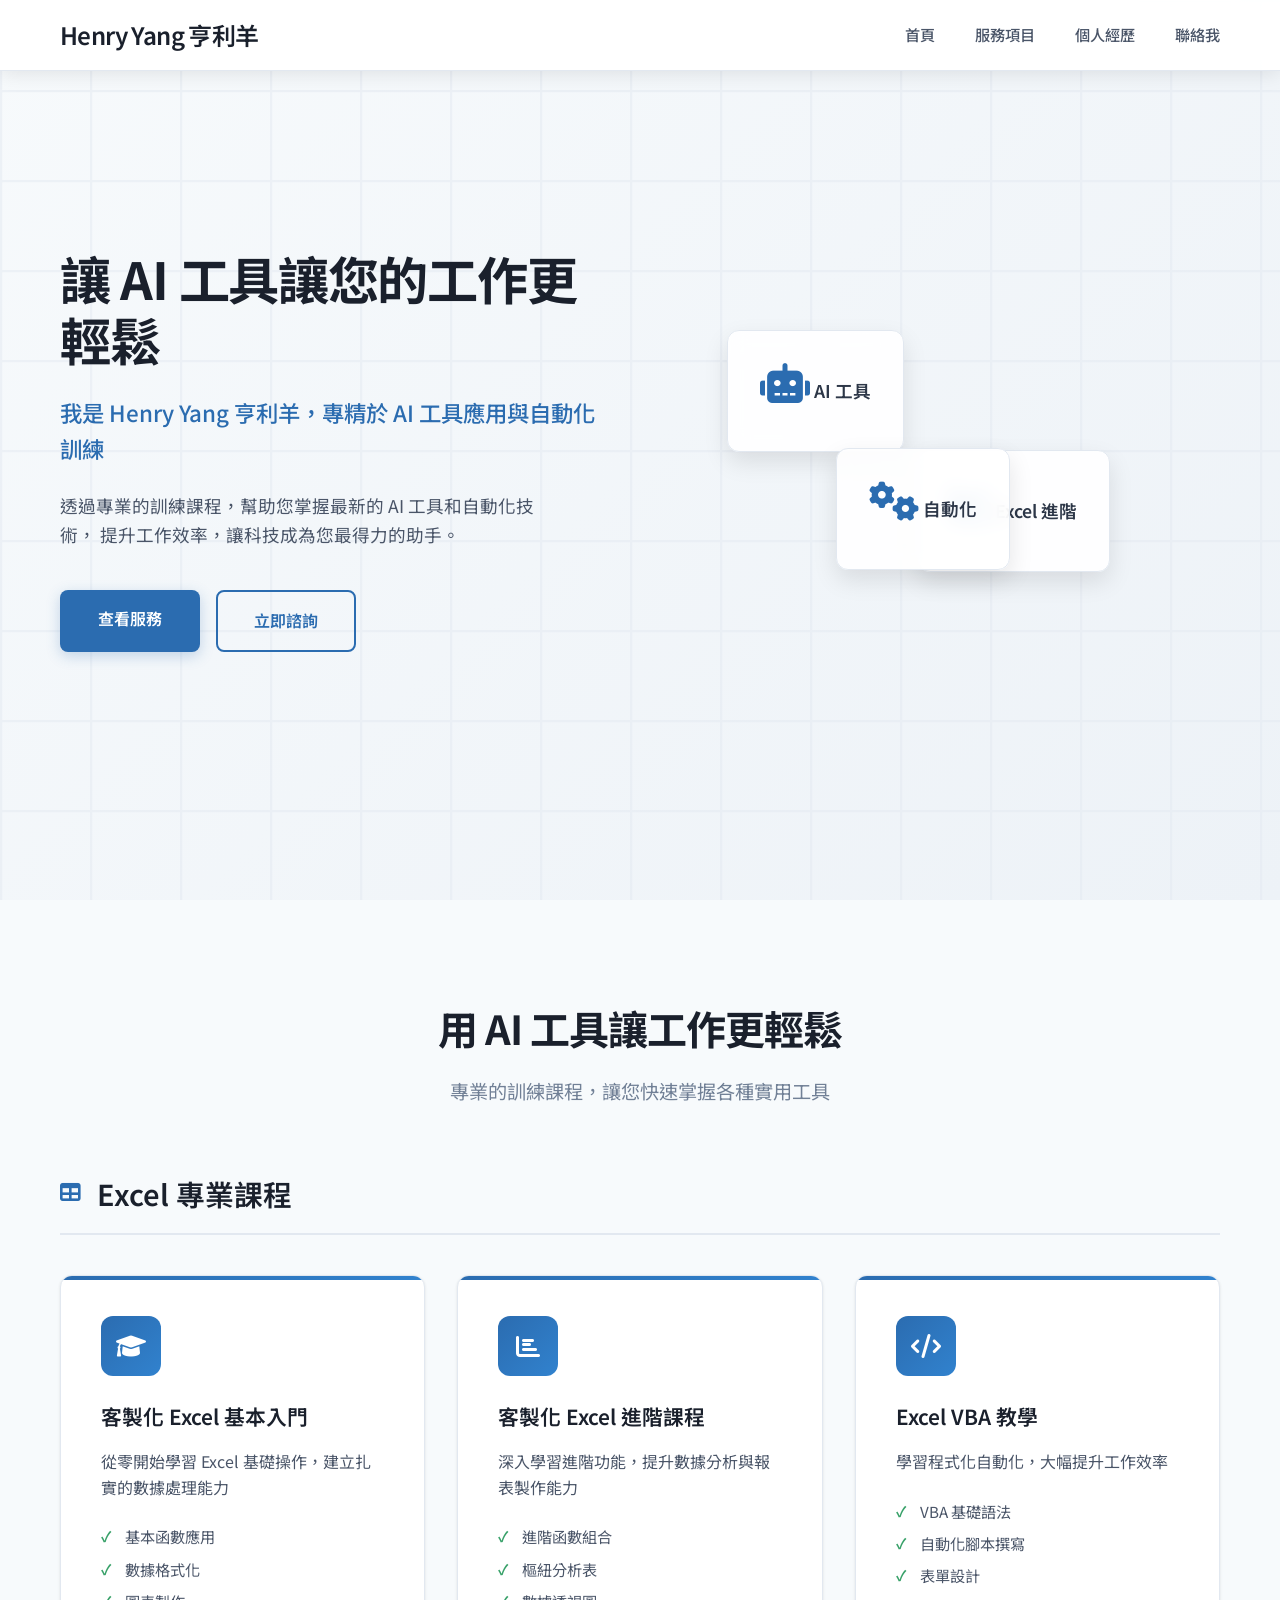
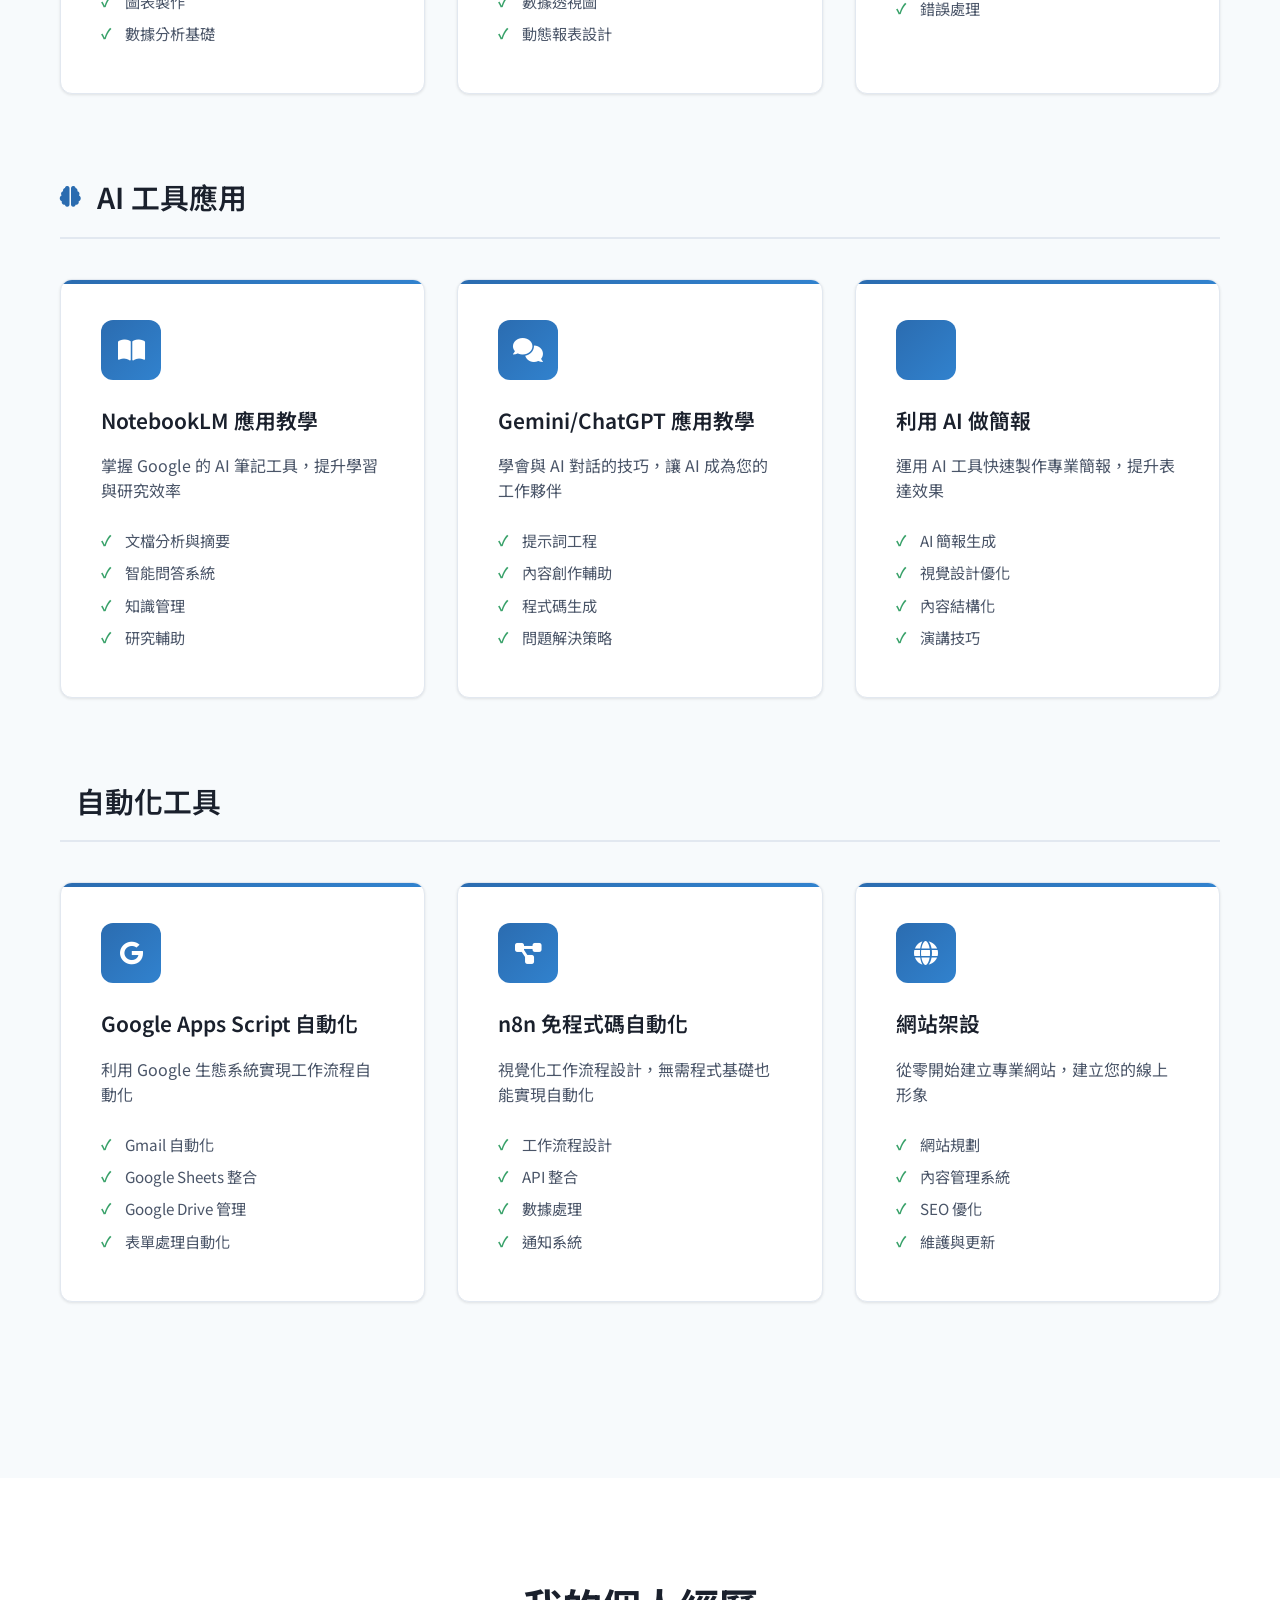
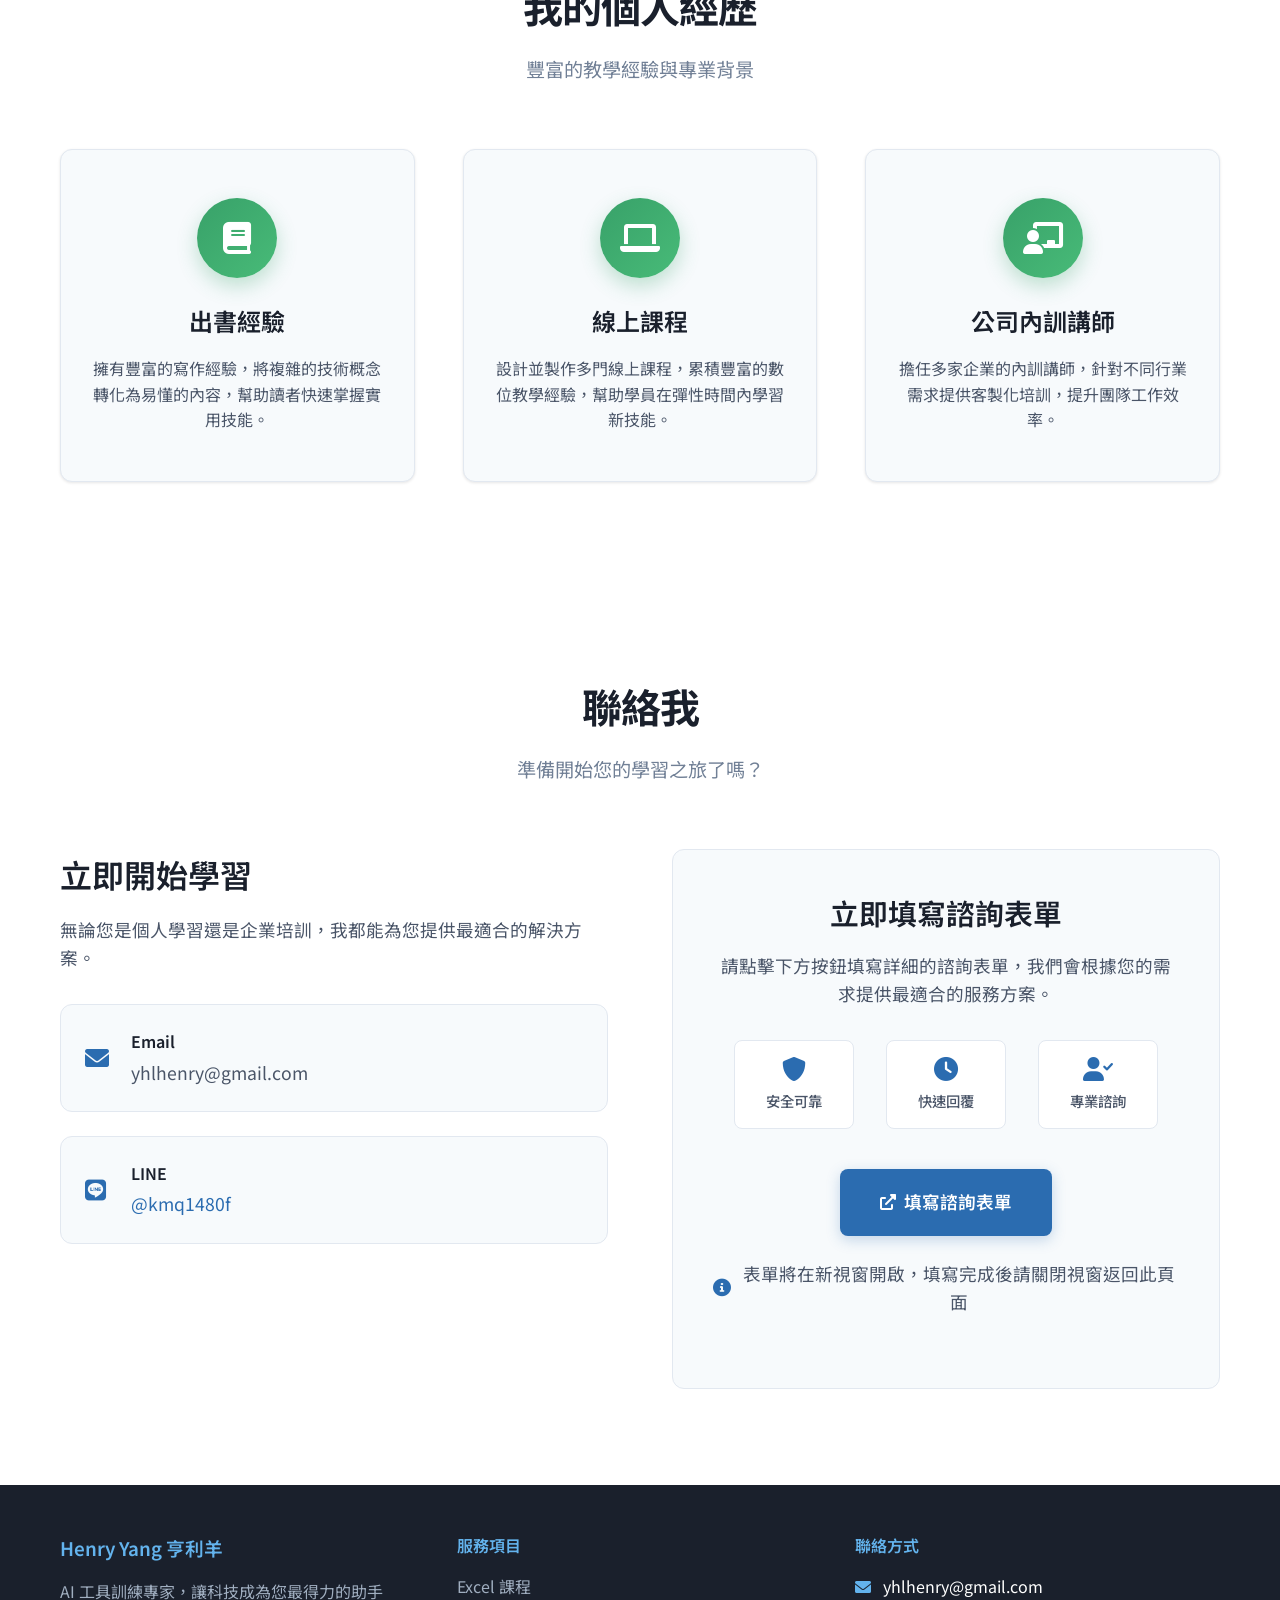
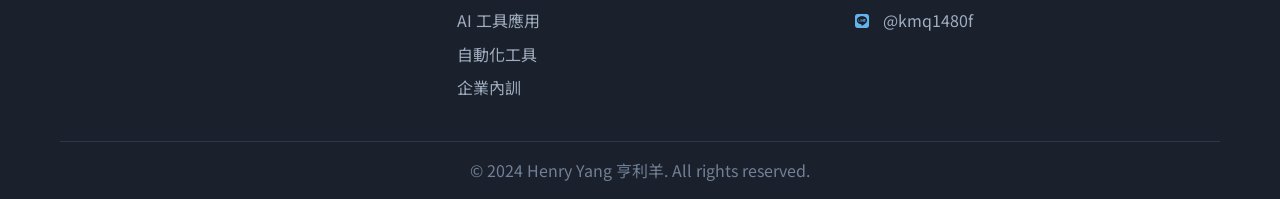
==== commit 5aff0510: "Replace contact form with Google Form integration" ====
--- a/index.html
+++ b/index.html
@@ -348,33 +348,37 @@
                 </div>
                 
                 <div class="contact-form">
-                    <form>
-                        <div class="form-group">
-                            <input type="text" placeholder="您的姓名" required>
-                        </div>
-                        <div class="form-group">
-                            <input type="email" placeholder="您的 Email" required>
-                        </div>
-                        <div class="form-group">
-                            <select required>
-                                <option value="">選擇感興趣的課程</option>
-                                <option value="excel-basic">Excel 基本入門</option>
-                                <option value="excel-advanced">Excel 進階課程</option>
-                                <option value="excel-vba">Excel VBA 教學</option>
-                                <option value="notebooklm">NotebookLM 應用</option>
-                                <option value="chatgpt">Gemini/ChatGPT 應用</option>
-                                <option value="presentation">AI 簡報製作</option>
-                                <option value="gas">Google Apps Script</option>
-                                <option value="n8n">n8n 自動化</option>
-                                <option value="website">網站架設</option>
-                                <option value="corporate">企業內訓</option>
-                            </select>
-                        </div>
-                        <div class="form-group">
-                            <textarea placeholder="請描述您的需求或問題" rows="5"></textarea>
-                        </div>
-                        <button type="submit" class="btn btn-primary">送出諮詢</button>
-                    </form>
+                    <div class="google-form-container">
+                        <h3>立即填寫諮詢表單</h3>
+                        <p>請點擊下方按鈕填寫詳細的諮詢表單，我們會根據您的需求提供最適合的服務方案。</p>
+                        
+                        <div class="form-features">
+                            <div class="feature-item">
+                                <i class="fas fa-shield-alt"></i>
+                                <span>安全可靠</span>
+                            </div>
+                            <div class="feature-item">
+                                <i class="fas fa-clock"></i>
+                                <span>快速回覆</span>
+                            </div>
+                            <div class="feature-item">
+                                <i class="fas fa-user-check"></i>
+                                <span>專業諮詢</span>
+                            </div>
+                        </div>
+                        
+                        <a href="https://docs.google.com/forms/d/e/1FAIpQLSdXb2I0I5ZMUeealJPB8Dz2OWtBuWpiZMfGT7iAFidXP474VA/viewform" 
+                           target="_blank" 
+                           class="btn btn-primary btn-large">
+                            <i class="fas fa-external-link-alt"></i>
+                            填寫諮詢表單
+                        </a>
+                        
+                        <p class="form-note">
+                            <i class="fas fa-info-circle"></i>
+                            表單將在新視窗開啟，填寫完成後請關閉視窗返回此頁面
+                        </p>
+                    </div>
                 </div>
             </div>
         </div>
--- a/styles.css
+++ b/styles.css
@@ -600,34 +600,123 @@
     border: 1px solid #e2e8f0;
 }
 
-.form-group {
+/* Google Form 容器樣式 */
+.google-form-container {
+    text-align: center;
+}
+
+.google-form-container h3 {
+    font-size: 1.8rem;
+    font-weight: 600;
+    color: #1a202c;
+    margin-bottom: 1rem;
+}
+
+.google-form-container > p {
+    color: #4a5568;
+    margin-bottom: 2rem;
+    line-height: 1.6;
+    font-size: 1.1rem;
+}
+
+/* 表單特色展示 */
+.form-features {
+    display: flex;
+    justify-content: center;
+    gap: 2rem;
+    margin-bottom: 2.5rem;
+    flex-wrap: wrap;
+}
+
+.feature-item {
+    display: flex;
+    flex-direction: column;
+    align-items: center;
+    gap: 0.5rem;
+    padding: 1rem;
+    background: white;
+    border-radius: 8px;
+    border: 1px solid #e2e8f0;
+    min-width: 120px;
+    transition: all 0.3s ease;
+}
+
+.feature-item:hover {
+    transform: translateY(-2px);
+    box-shadow: 0 4px 12px rgba(0, 0, 0, 0.1);
+}
+
+.feature-item i {
+    font-size: 1.5rem;
+    color: #2b6cb0;
+}
+
+.feature-item span {
+    font-size: 0.9rem;
+    font-weight: 500;
+    color: #4a5568;
+}
+
+/* 大按鈕樣式 */
+.btn-large {
+    padding: 1.2rem 2.5rem;
+    font-size: 1.1rem;
+    font-weight: 600;
+    display: inline-flex;
+    align-items: center;
+    gap: 0.5rem;
     margin-bottom: 1.5rem;
-}
-
-.form-group input,
-.form-group select,
-.form-group textarea {
-    width: 100%;
-    padding: 1rem;
-    border: 2px solid #e2e8f0;
-    border-radius: 8px;
+    min-width: 200px;
+    justify-content: center;
+}
+
+.btn-large i {
     font-size: 1rem;
-    transition: all 0.3s ease;
-    background: white;
-    font-family: inherit;
-}
-
-.form-group input:focus,
-.form-group select:focus,
-.form-group textarea:focus {
-    outline: none;
-    border-color: #2b6cb0;
-    box-shadow: 0 0 0 3px rgba(43, 108, 176, 0.1);
-}
-
-.form-group textarea {
-    resize: vertical;
-    min-height: 120px;
+}
+
+/* 表單說明文字 */
+.form-note {
+    color: #718096;
+    font-size: 0.9rem;
+    display: flex;
+    align-items: center;
+    justify-content: center;
+    gap: 0.5rem;
+    margin: 0;
+}
+
+.form-note i {
+    color: #2b6cb0;
+}
+
+/* 響應式設計 */
+@media (max-width: 768px) {
+    .form-features {
+        gap: 1rem;
+    }
+    
+    .feature-item {
+        min-width: 100px;
+        padding: 0.8rem;
+    }
+    
+    .btn-large {
+        padding: 1rem 2rem;
+        font-size: 1rem;
+        min-width: 180px;
+    }
+}
+
+@media (max-width: 480px) {
+    .form-features {
+        flex-direction: column;
+        align-items: center;
+    }
+    
+    .feature-item {
+        width: 100%;
+        max-width: 200px;
+    }
 }
 
 /* 頁尾 */
